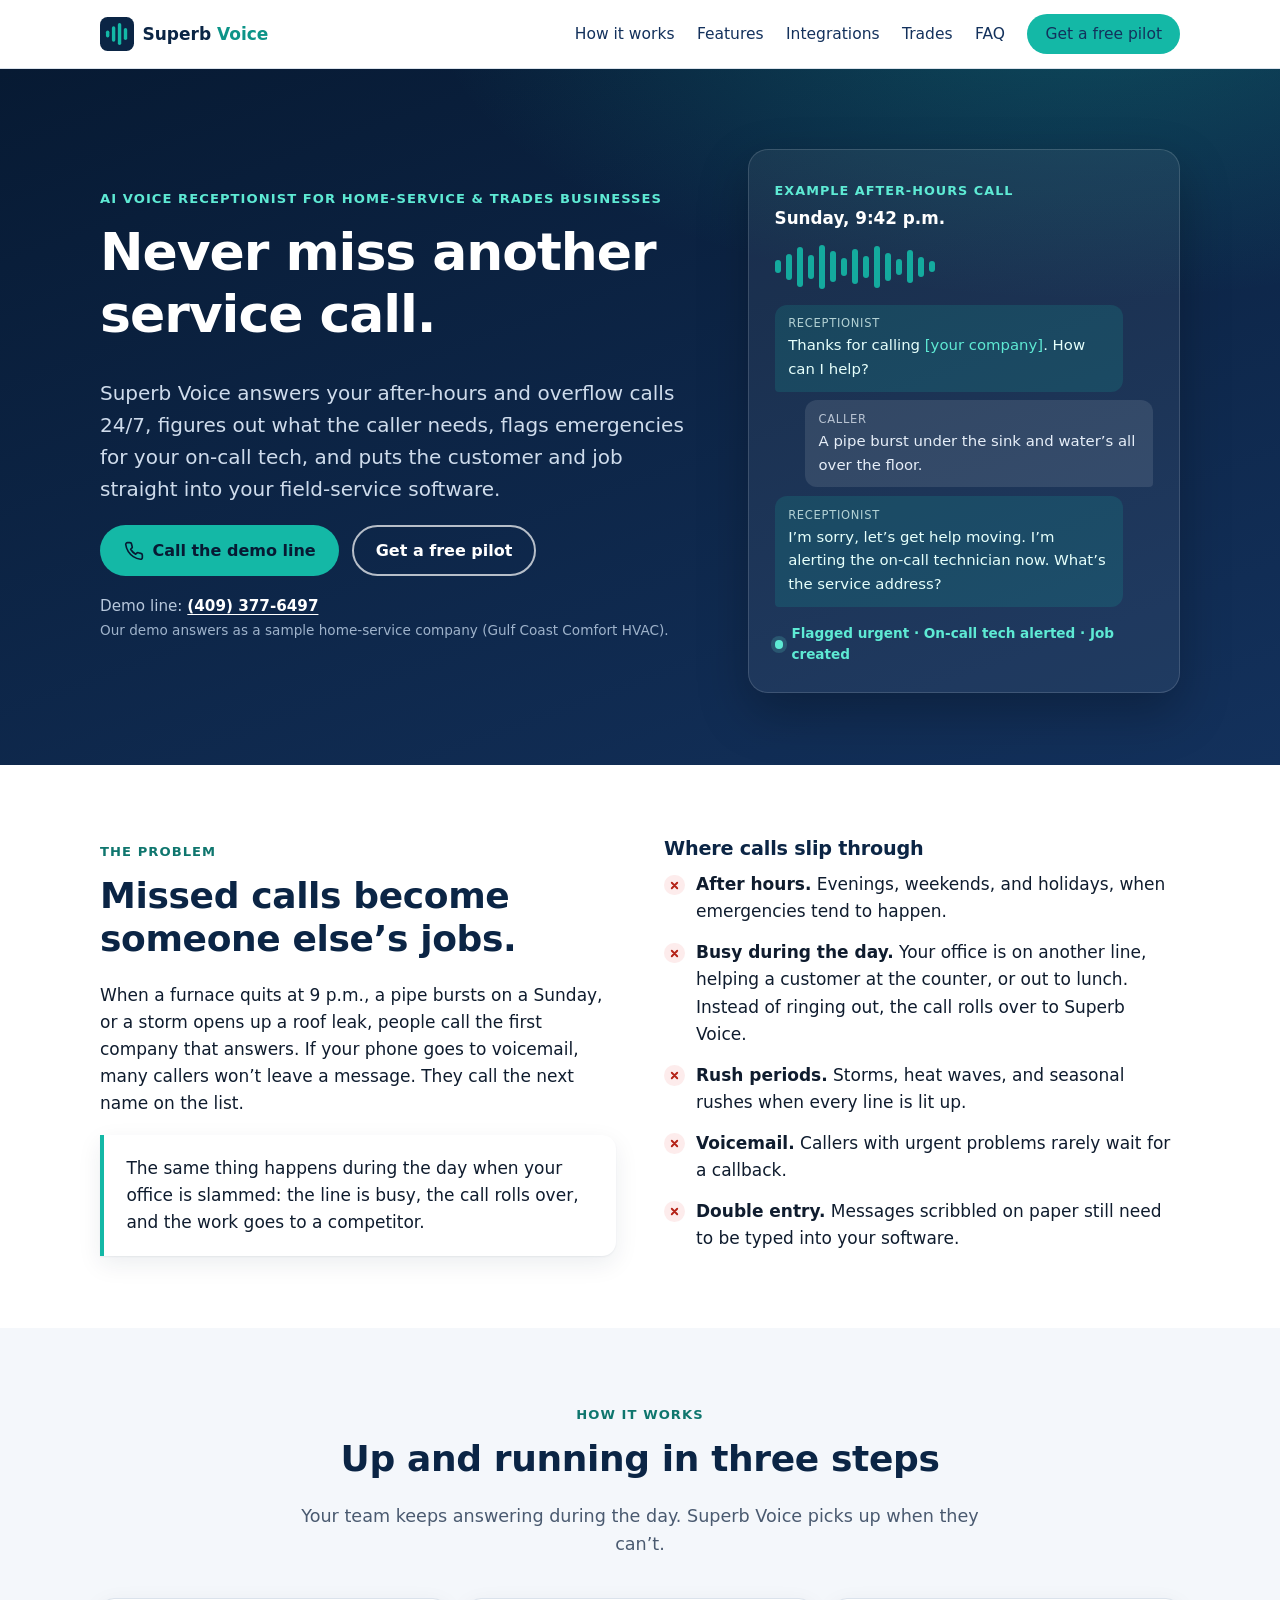
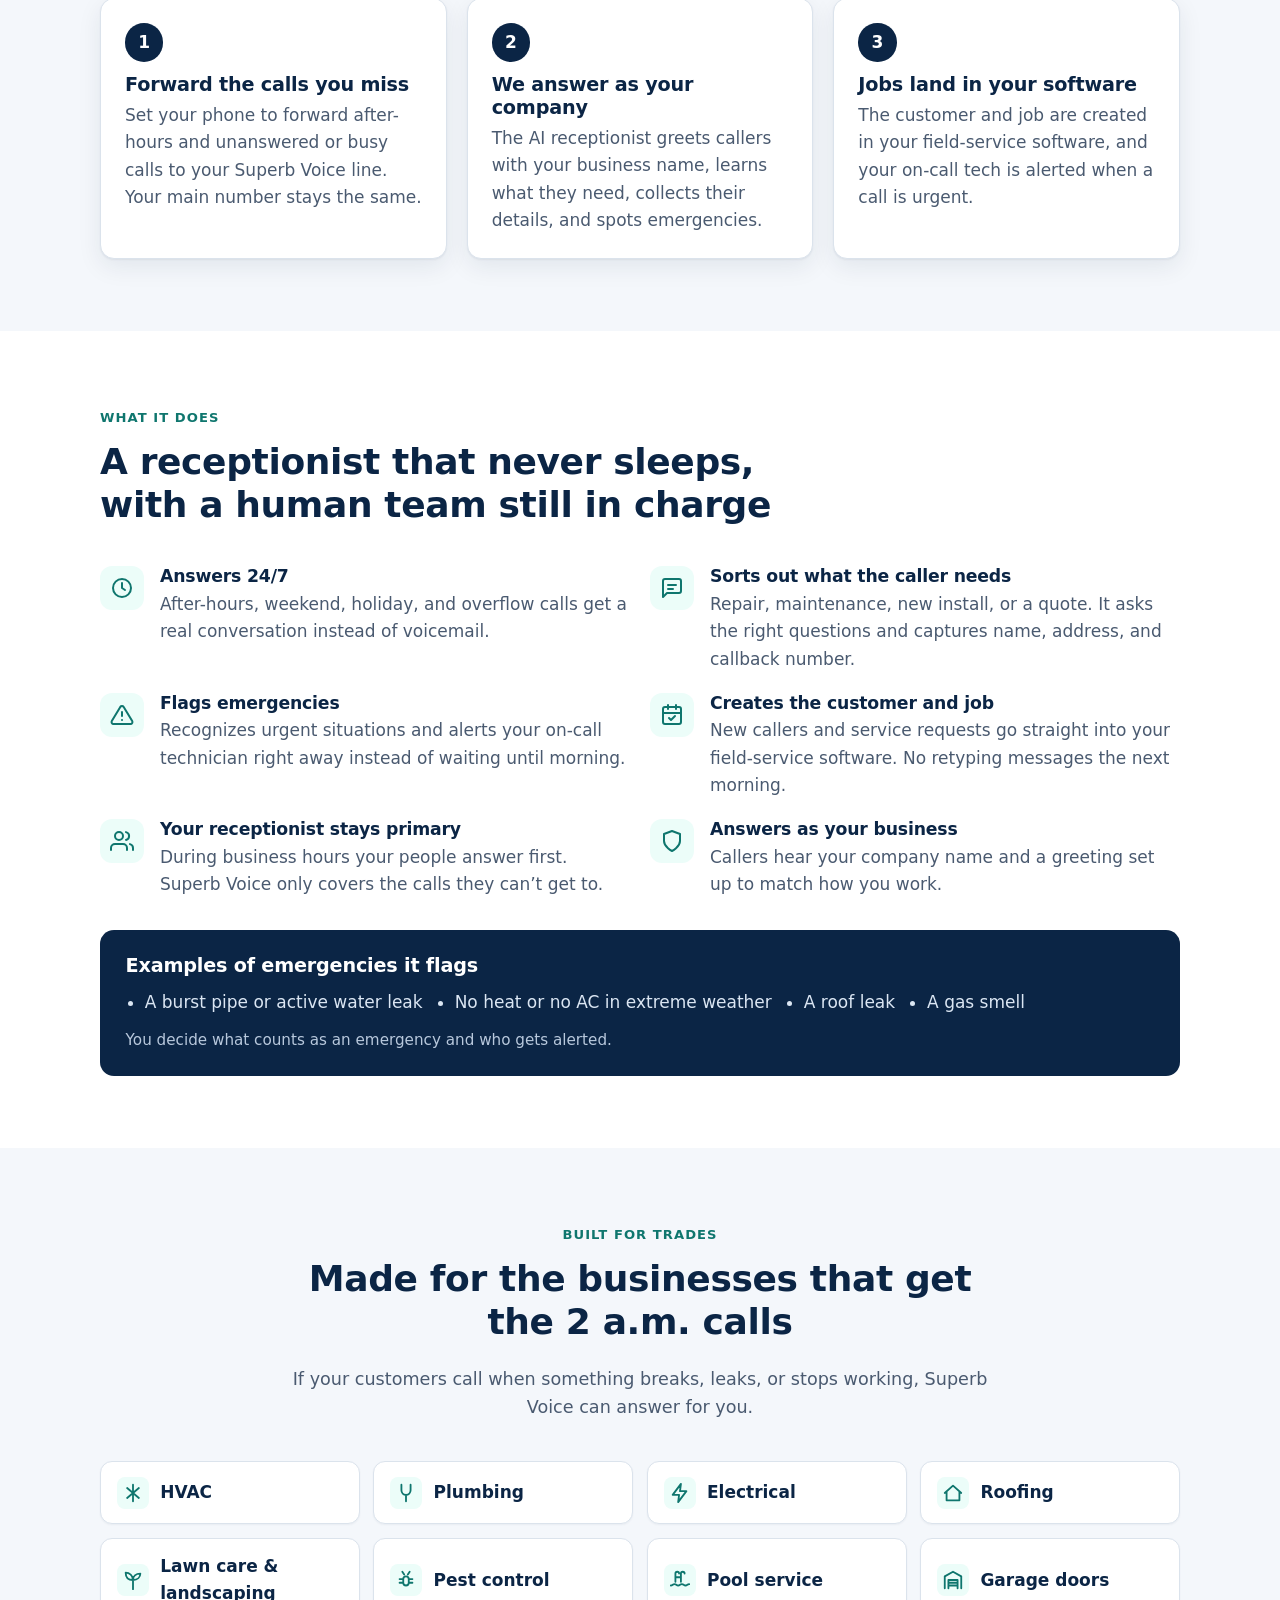
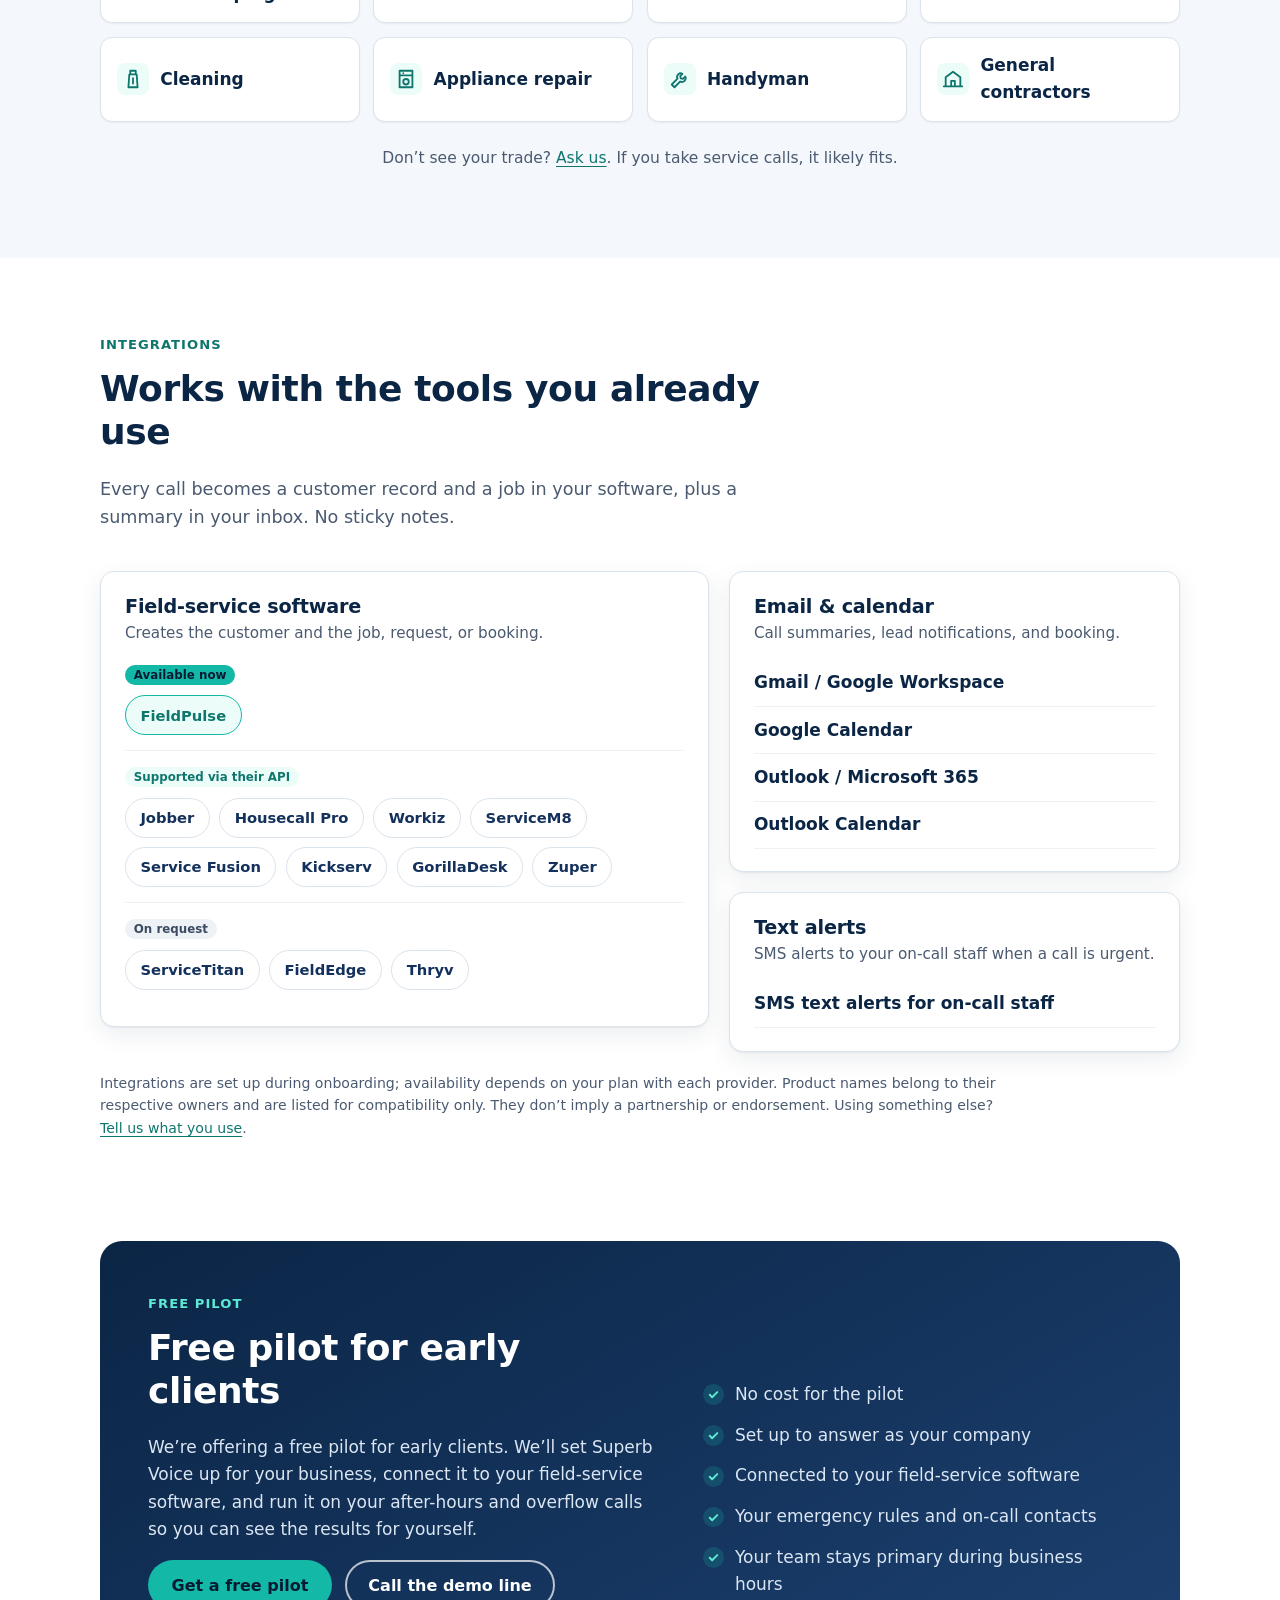
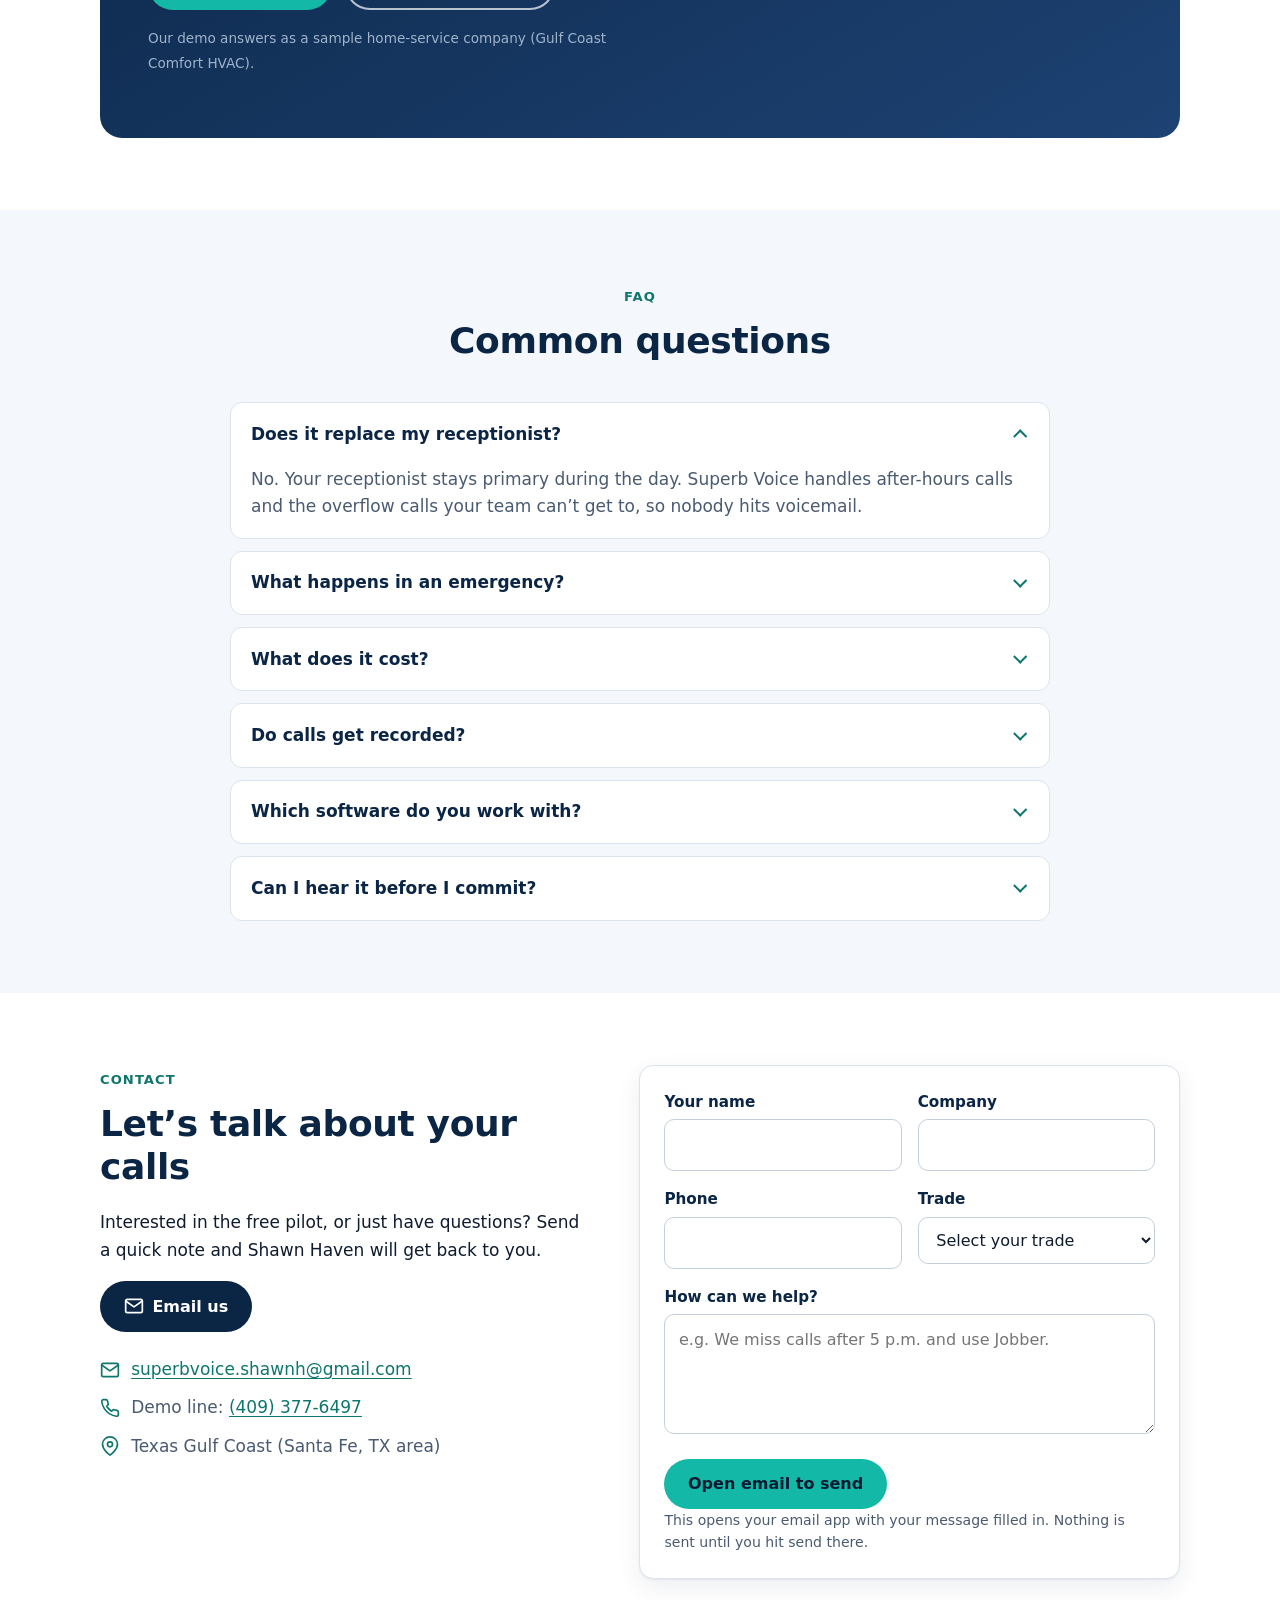
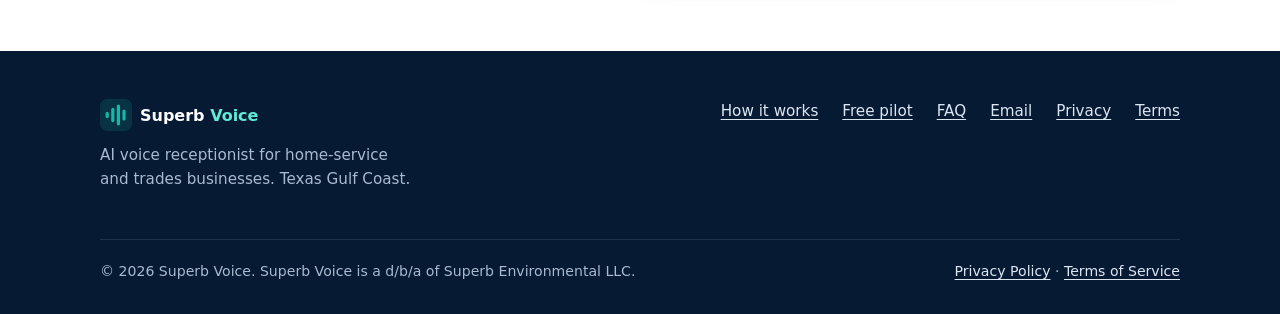
==== index.html @ cd308cb4 "Publish the Superb Voice static site for GitHub Pages. Place the marketing pages, assets, CNAME, and" ====
<!doctype html>
<html lang="en">
<head>
  <meta charset="utf-8">
  <meta name="viewport" content="width=device-width, initial-scale=1">
  <title>Superb Voice | AI Voice Receptionist for Home-Service &amp; Trades Businesses</title>
  <meta name="description" content="Superb Voice is an AI voice receptionist for home-service and trades businesses. It answers after-hours and overflow calls 24/7, flags emergencies, alerts your on-call tech, and creates the customer and job in your field-service software.">
  <link rel="canonical" href="https://superb-voice.com/">
  <meta name="theme-color" content="#0b2545">
  <link rel="icon" href="assets/favicon.svg" type="image/svg+xml">
  <meta property="og:type" content="website">
  <meta property="og:site_name" content="Superb Voice">
  <meta property="og:title" content="Superb Voice | Never miss another service call">
  <meta property="og:description" content="An AI voice receptionist for home-service and trades businesses. Answers after-hours and overflow calls 24/7, flags emergencies, and creates the job in your field-service software.">
  <meta property="og:url" content="https://superb-voice.com/">
  <meta property="og:image" content="https://superb-voice.com/assets/og-image.png">
  <meta property="og:image:width" content="1200">
  <meta property="og:image:height" content="630">
  <meta property="og:image:alt" content="Superb Voice: AI voice receptionist for home-service and trades businesses">
  <meta property="og:locale" content="en_US">
  <meta name="twitter:card" content="summary_large_image">
  <meta name="twitter:title" content="Superb Voice | Never miss another service call">
  <meta name="twitter:description" content="AI voice receptionist for home-service and trades businesses. After-hours and overflow calls answered 24/7.">
  <meta name="twitter:image" content="https://superb-voice.com/assets/og-image.png">
  <link rel="stylesheet" href="assets/styles.css">
  <script>document.documentElement.classList.add('js')</script>
  <script type="application/ld+json">
  {"@context":"https://schema.org","@type":"Organization","name":"Superb Voice","legalName":"Superb Environmental LLC","url":"https://superb-voice.com/","email":"superbvoice.shawnh@gmail.com","logo":"https://superb-voice.com/assets/logo.svg","areaServed":"US","address":{"@type":"PostalAddress","addressLocality":"Santa Fe","addressRegion":"TX","addressCountry":"US"}}
  </script>
</head>
<body>
<a class="skip-link" href="#main">Skip to content</a>

<header class="site-header">
  <nav class="container nav" aria-label="Main">
    <a class="brand" href="#top" aria-label="Superb Voice home"><img src="assets/logo.svg" alt="Superb Voice" width="176" height="32"></a>
    <button class="nav-toggle" type="button" aria-expanded="false" aria-controls="nav-links" aria-label="Open menu">
      <svg viewBox="0 0 24 24" fill="none" stroke="currentColor" stroke-width="2" stroke-linecap="round" aria-hidden="true"><path d="M4 7h16M4 12h16M4 17h16"/></svg>
    </button>
    <ul class="nav-links" id="nav-links">
      <li><a href="#how">How it works</a></li>
      <li><a href="#features">Features</a></li>
      <li><a href="#software">Integrations</a></li>
      <li><a href="#trades">Trades</a></li>
      <li><a href="#faq">FAQ</a></li>
      <li><a class="btn btn-primary btn-sm" href="#pilot">Get a free pilot</a></li>
    </ul>
  </nav>
</header>

<main id="main">

  <!-- Hero -->
  <section class="hero" id="top" aria-labelledby="hero-title">
    <div class="container hero-grid">
      <div>
        <span class="eyebrow">AI voice receptionist for home-service &amp; trades businesses</span>
        <h1 id="hero-title">Never miss another service call.</h1>
        <p class="lead">Superb Voice answers your after-hours and overflow calls 24/7, figures out what the caller needs, flags emergencies for your on-call tech, and puts the customer and job straight into your field-service software.</p>
        <div class="btn-group">
          <a class="btn btn-primary" href="tel:+14093776497">
            <svg viewBox="0 0 24 24" fill="none" stroke="currentColor" stroke-width="2" stroke-linecap="round" stroke-linejoin="round" aria-hidden="true"><path d="M22 16.9v3a2 2 0 0 1-2.2 2 19.8 19.8 0 0 1-8.6-3.1 19.5 19.5 0 0 1-6-6A19.8 19.8 0 0 1 2.1 4.2 2 2 0 0 1 4.1 2h3a2 2 0 0 1 2 1.7c.1 1 .4 1.9.7 2.8a2 2 0 0 1-.5 2.1L8 9.9a16 16 0 0 0 6 6l1.3-1.3a2 2 0 0 1 2.1-.4c.9.3 1.8.6 2.8.7a2 2 0 0 1 1.7 2z"/></svg>
            Call the demo line
          </a>
          <a class="btn btn-outline" href="#pilot">Get a free pilot</a>
        </div>
        <p class="hero-note">Demo line: <a href="tel:+14093776497">(409) 377-6497</a><br><small>Our demo answers as a sample home-service company (Gulf Coast Comfort HVAC).</small></p>
      </div>

      <aside class="call-card" aria-label="Example of an after-hours call">
        <span class="label">Example after-hours call</span>
        <p class="call-time">Sunday, 9:42 p.m.</p>
        <div class="wave" aria-hidden="true">
          <span style="height:30%"></span><span style="height:60%"></span><span style="height:90%"></span><span style="height:55%"></span><span style="height:100%"></span><span style="height:70%"></span><span style="height:40%"></span><span style="height:80%"></span><span style="height:50%"></span><span style="height:95%"></span><span style="height:65%"></span><span style="height:35%"></span><span style="height:75%"></span><span style="height:45%"></span><span style="height:25%"></span>
        </div>
        <ul class="convo">
          <li class="ai"><span class="meta">Receptionist</span>Thanks for calling <em>[your company]</em>. How can I help?</li>
          <li class="caller"><span class="meta">Caller</span>A pipe burst under the sink and water’s all over the floor.</li>
          <li class="ai"><span class="meta">Receptionist</span>I’m sorry, let’s get help moving. I’m alerting the on-call technician now. What’s the service address?</li>
        </ul>
        <p class="card-foot"><span class="dot" aria-hidden="true"></span>Flagged urgent · On-call tech alerted · Job created</p>
      </aside>
    </div>
  </section>

  <!-- Problem -->
  <section id="problem" aria-labelledby="problem-title">
    <div class="container problem-grid">
      <div>
        <span class="eyebrow">The problem</span>
        <h2 id="problem-title">Missed calls become someone else’s jobs.</h2>
        <p>When a furnace quits at 9 p.m., a pipe bursts on a Sunday, or a storm opens up a roof leak, people call the first company that answers. If your phone goes to voicemail, many callers won’t leave a message. They call the next name on the list.</p>
        <div class="callout"><p>The same thing happens during the day when your office is slammed: the line is busy, the call rolls over, and the work goes to a competitor.</p></div>
      </div>
      <div>
        <h3>Where calls slip through</h3>
        <ul class="x-list">
          <li><strong>After hours.</strong> Evenings, weekends, and holidays, when emergencies tend to happen.</li>
          <li><strong>Busy during the day.</strong> Your office is on another line, helping a customer at the counter, or out to lunch. Instead of ringing out, the call rolls over to Superb Voice.</li>
          <li><strong>Rush periods.</strong> Storms, heat waves, and seasonal rushes when every line is lit up.</li>
          <li><strong>Voicemail.</strong> Callers with urgent problems rarely wait for a callback.</li>
          <li><strong>Double entry.</strong> Messages scribbled on paper still need to be typed into your software.</li>
        </ul>
      </div>
    </div>
  </section>

  <!-- How it works -->
  <section class="section-soft" id="how" aria-labelledby="how-title">
    <div class="container">
      <div class="section-head center">
        <span class="eyebrow">How it works</span>
        <h2 id="how-title">Up and running in three steps</h2>
        <p>Your team keeps answering during the day. Superb Voice picks up when they can’t.</p>
      </div>
      <ol class="steps grid-3">
        <li class="card">
          <h3>Forward the calls you miss</h3>
          <p>Set your phone to forward after-hours and unanswered or busy calls to your Superb Voice line. Your main number stays the same.</p>
        </li>
        <li class="card">
          <h3>We answer as your company</h3>
          <p>The AI receptionist greets callers with your business name, learns what they need, collects their details, and spots emergencies.</p>
        </li>
        <li class="card">
          <h3>Jobs land in your software</h3>
          <p>The customer and job are created in your field-service software, and your on-call tech is alerted when a call is urgent.</p>
        </li>
      </ol>
    </div>
  </section>

  <!-- Features -->
  <section id="features" aria-labelledby="features-title">
    <div class="container">
      <div class="section-head">
        <span class="eyebrow">What it does</span>
        <h2 id="features-title">A receptionist that never sleeps, with a human team still in charge</h2>
      </div>
      <div class="grid-2">
        <div class="feature">
          <div class="icon" aria-hidden="true"><svg viewBox="0 0 24 24" fill="none" stroke="currentColor" stroke-width="2" stroke-linecap="round" stroke-linejoin="round"><circle cx="12" cy="12" r="9"/><path d="M12 7v5l3 2"/></svg></div>
          <div><h3>Answers 24/7</h3><p>After-hours, weekend, holiday, and overflow calls get a real conversation instead of voicemail.</p></div>
        </div>
        <div class="feature">
          <div class="icon" aria-hidden="true"><svg viewBox="0 0 24 24" fill="none" stroke="currentColor" stroke-width="2" stroke-linecap="round" stroke-linejoin="round"><path d="M21 15a2 2 0 0 1-2 2H7l-4 4V5a2 2 0 0 1 2-2h14a2 2 0 0 1 2 2z"/><path d="M8 9h8M8 13h5"/></svg></div>
          <div><h3>Sorts out what the caller needs</h3><p>Repair, maintenance, new install, or a quote. It asks the right questions and captures name, address, and callback number.</p></div>
        </div>
        <div class="feature">
          <div class="icon" aria-hidden="true"><svg viewBox="0 0 24 24" fill="none" stroke="currentColor" stroke-width="2" stroke-linecap="round" stroke-linejoin="round"><path d="M10.3 3.9 1.8 18a2 2 0 0 0 1.7 3h17a2 2 0 0 0 1.7-3L13.7 3.9a2 2 0 0 0-3.4 0z"/><path d="M12 9v4M12 17h.01"/></svg></div>
          <div><h3>Flags emergencies</h3><p>Recognizes urgent situations and alerts your on-call technician right away instead of waiting until morning.</p></div>
        </div>
        <div class="feature">
          <div class="icon" aria-hidden="true"><svg viewBox="0 0 24 24" fill="none" stroke="currentColor" stroke-width="2" stroke-linecap="round" stroke-linejoin="round"><rect x="3" y="4" width="18" height="17" rx="2"/><path d="M16 2v4M8 2v4M3 10h18M9 15l2 2 4-4"/></svg></div>
          <div><h3>Creates the customer and job</h3><p>New callers and service requests go straight into your field-service software. No retyping messages the next morning.</p></div>
        </div>
        <div class="feature">
          <div class="icon" aria-hidden="true"><svg viewBox="0 0 24 24" fill="none" stroke="currentColor" stroke-width="2" stroke-linecap="round" stroke-linejoin="round"><path d="M17 21v-2a4 4 0 0 0-4-4H5a4 4 0 0 0-4 4v2"/><circle cx="9" cy="7" r="4"/><path d="M23 21v-2a4 4 0 0 0-3-3.9M16 3.1a4 4 0 0 1 0 7.8"/></svg></div>
          <div><h3>Your receptionist stays primary</h3><p>During business hours your people answer first. Superb Voice only covers the calls they can’t get to.</p></div>
        </div>
        <div class="feature">
          <div class="icon" aria-hidden="true"><svg viewBox="0 0 24 24" fill="none" stroke="currentColor" stroke-width="2" stroke-linecap="round" stroke-linejoin="round"><path d="M12 22s8-4 8-10V5l-8-3-8 3v7c0 6 8 10 8 10z"/></svg></div>
          <div><h3>Answers as your business</h3><p>Callers hear your company name and a greeting set up to match how you work.</p></div>
        </div>
      </div>

      <div class="emergency" role="note" aria-labelledby="emergency-title">
        <h3 id="emergency-title">Examples of emergencies it flags</h3>
        <ul>
          <li>A burst pipe or active water leak</li>
          <li>No heat or no AC in extreme weather</li>
          <li>A roof leak</li>
          <li>A gas smell</li>
        </ul>
        <p>You decide what counts as an emergency and who gets alerted.</p>
      </div>
    </div>
  </section>

  <!-- Trades -->
  <section class="section-soft" id="trades" aria-labelledby="trades-title">
    <div class="container">
      <div class="section-head center">
        <span class="eyebrow">Built for trades</span>
        <h2 id="trades-title">Made for the businesses that get the 2&nbsp;a.m. calls</h2>
        <p>If your customers call when something breaks, leaks, or stops working, Superb Voice can answer for you.</p>
      </div>
      <ul class="chip-grid" aria-label="Trades we serve">
          <li class="chip"><svg viewBox="0 0 24 24" fill="none" stroke="currentColor" stroke-width="2" stroke-linecap="round" stroke-linejoin="round" aria-hidden="true"><path d="M12 3v18M5.6 6.6l12.8 10.8M18.4 6.6 5.6 17.4"/></svg>HVAC</li>
          <li class="chip"><svg viewBox="0 0 24 24" fill="none" stroke="currentColor" stroke-width="2" stroke-linecap="round" stroke-linejoin="round" aria-hidden="true"><path d="M7 3v6a5 5 0 0 0 10 0V3M12 14v7"/></svg>Plumbing</li>
          <li class="chip"><svg viewBox="0 0 24 24" fill="none" stroke="currentColor" stroke-width="2" stroke-linecap="round" stroke-linejoin="round" aria-hidden="true"><path d="M13 2 4 14h7l-1 8 9-12h-7z"/></svg>Electrical</li>
          <li class="chip"><svg viewBox="0 0 24 24" fill="none" stroke="currentColor" stroke-width="2" stroke-linecap="round" stroke-linejoin="round" aria-hidden="true"><path d="M3 12 12 4l9 8M5 10v10h14V10"/></svg>Roofing</li>
          <li class="chip"><svg viewBox="0 0 24 24" fill="none" stroke="currentColor" stroke-width="2" stroke-linecap="round" stroke-linejoin="round" aria-hidden="true"><path d="M12 22V12M12 12C12 7 8 4 4 4c0 5 3 8 8 8zM12 12c0-4 3-7 8-7 0 4-3 7-8 7z"/></svg>Lawn care &amp; landscaping</li>
          <li class="chip"><svg viewBox="0 0 24 24" fill="none" stroke="currentColor" stroke-width="2" stroke-linecap="round" stroke-linejoin="round" aria-hidden="true"><path d="M12 8a3 3 0 0 1 3 3v4a3 3 0 0 1-6 0v-4a3 3 0 0 1 3-3zM9 11H5M19 11h-4M9 15H5M19 15h-4M10 6 8 3M14 6l2-3"/></svg>Pest control</li>
          <li class="chip"><svg viewBox="0 0 24 24" fill="none" stroke="currentColor" stroke-width="2" stroke-linecap="round" stroke-linejoin="round" aria-hidden="true"><path d="M2 18c2 0 2-1.5 4-1.5S8 18 10 18s2-1.5 4-1.5 2 1.5 4 1.5 2-1.5 4-1.5M7 14V5a2 2 0 0 1 4 0M13 14V5a2 2 0 0 1 4 0M7 9h6"/></svg>Pool service</li>
          <li class="chip"><svg viewBox="0 0 24 24" fill="none" stroke="currentColor" stroke-width="2" stroke-linecap="round" stroke-linejoin="round" aria-hidden="true"><path d="M3 21V8l9-5 9 5v13M7 21v-9h10v9M7 15h10M7 18h10"/></svg>Garage doors</li>
          <li class="chip"><svg viewBox="0 0 24 24" fill="none" stroke="currentColor" stroke-width="2" stroke-linecap="round" stroke-linejoin="round" aria-hidden="true"><path d="M9 3h6v4H9zM8 7h8l1 14H7zM12 11v6"/></svg>Cleaning</li>
          <li class="chip"><svg viewBox="0 0 24 24" fill="none" stroke="currentColor" stroke-width="2" stroke-linecap="round" stroke-linejoin="round" aria-hidden="true"><path d="M5 3h14v18H5zM5 8h14M9 5.5h.01M12 15m-3 0a3 3 0 1 0 6 0a3 3 0 1 0-6 0"/></svg>Appliance repair</li>
          <li class="chip"><svg viewBox="0 0 24 24" fill="none" stroke="currentColor" stroke-width="2" stroke-linecap="round" stroke-linejoin="round" aria-hidden="true"><path d="M14.7 6.3a4 4 0 0 0-5.4 5.4L3 18l3 3 6.3-6.3a4 4 0 0 0 5.4-5.4l-2.5 2.5-2.4-.6-.6-2.4z"/></svg>Handyman</li>
          <li class="chip"><svg viewBox="0 0 24 24" fill="none" stroke="currentColor" stroke-width="2" stroke-linecap="round" stroke-linejoin="round" aria-hidden="true"><path d="M2 20h20M4 20V10l8-6 8 6v10M10 20v-6h4v6"/></svg>General contractors</li>
      </ul>
      <p class="center muted-note">Don’t see your trade? <a href="#contact">Ask us</a>. If you take service calls, it likely fits.</p>
    </div>
  </section>

  <!-- Integrations -->
  <section id="software" aria-labelledby="software-title">
    <div class="container">
      <div class="section-head">
        <span class="eyebrow">Integrations</span>
        <h2 id="software-title">Works with the tools you already use</h2>
        <p>Every call becomes a customer record and a job in your software, plus a summary in your inbox. No sticky notes.</p>
      </div>
      <div class="int-grid">
        <div class="int-card int-card-wide">
          <h3>Field-service software</h3>
          <p class="int-sub">Creates the customer and the job, request, or booking.</p>
          <div class="int-group">
            <h4><span class="status now">Available now</span></h4>
            <ul class="pill-row" aria-label="Available now">
              <li class="pill live">FieldPulse</li>
            </ul>
          </div>
          <div class="int-group">
            <h4><span class="status api">Supported via their API</span></h4>
            <ul class="pill-row" aria-label="Supported via their API">
              <li class="pill ">Jobber</li>
              <li class="pill ">Housecall Pro</li>
              <li class="pill ">Workiz</li>
              <li class="pill ">ServiceM8</li>
              <li class="pill ">Service Fusion</li>
              <li class="pill ">Kickserv</li>
              <li class="pill ">GorillaDesk</li>
              <li class="pill ">Zuper</li>
            </ul>
          </div>
          <div class="int-group">
            <h4><span class="status req">On request</span></h4>
            <ul class="pill-row" aria-label="On request">
              <li class="pill soon">ServiceTitan</li>
              <li class="pill soon">FieldEdge</li>
              <li class="pill soon">Thryv</li>
            </ul>
          </div>
        </div>
        <div class="int-stack">
          <div class="int-card">
            <h3>Email &amp; calendar</h3>
            <p class="int-sub">Call summaries, lead notifications, and booking.</p>
            <ul class="int-list">
              <li><span class="int-name">Gmail / Google Workspace</span></li>
              <li><span class="int-name">Google Calendar</span></li>
              <li><span class="int-name">Outlook / Microsoft 365</span></li>
              <li><span class="int-name">Outlook Calendar</span></li>
            </ul>
          </div>
          <div class="int-card">
            <h3>Text alerts</h3>
            <p class="int-sub">SMS alerts to your on-call staff when a call is urgent.</p>
            <ul class="int-list">
              <li><span class="int-name">SMS text alerts for on-call staff</span></li>
            </ul>
          </div>
        </div>
      </div>
      <p class="int-disclaimer">Integrations are set up during onboarding; availability depends on your plan with each provider. Product names belong to their respective owners and are listed for compatibility only. They don’t imply a partnership or endorsement. Using something else? <a href="#contact">Tell us what you use</a>.</p>
    </div>
  </section>

  <!-- Pilot -->
  <section class="section-tight-top" id="pilot" aria-labelledby="pilot-title">
    <div class="container">
      <div class="pilot">
        <div>
          <span class="eyebrow">Free pilot</span>
          <h2 id="pilot-title">Free pilot for early clients</h2>
          <p>We’re offering a free pilot for early clients. We’ll set Superb Voice up for your business, connect it to your field-service software, and run it on your after-hours and overflow calls so you can see the results for yourself.</p>
          <div class="btn-group">
            <a class="btn btn-primary" href="#contact">Get a free pilot</a>
            <a class="btn btn-outline" href="tel:+14093776497">Call the demo line</a>
          </div>
          <p class="hero-note"><small>Our demo answers as a sample home-service company (Gulf Coast Comfort HVAC).</small></p>
        </div>
        <ul class="check-list">
          <li>No cost for the pilot</li>
          <li>Set up to answer as your company</li>
          <li>Connected to your field-service software</li>
          <li>Your emergency rules and on-call contacts</li>
          <li>Your team stays primary during business hours</li>
        </ul>
      </div>
    </div>
  </section>

  <!-- FAQ -->
  <section class="section-soft" id="faq" aria-labelledby="faq-title">
    <div class="container">
      <div class="section-head center">
        <span class="eyebrow">FAQ</span>
        <h2 id="faq-title">Common questions</h2>
      </div>
      <div class="faq">
        <details open>
          <summary>Does it replace my receptionist?</summary>
          <p>No. Your receptionist stays primary during the day. Superb Voice handles after-hours calls and the overflow calls your team can’t get to, so nobody hits voicemail.</p>
        </details>
        <details>
          <summary>What happens in an emergency?</summary>
          <p>When a caller describes an urgent situation, such as a burst pipe, no heat or AC, a roof leak, or a gas smell, Superb Voice flags the call as an emergency and alerts your on-call technician right away. You set what counts as an emergency and who gets notified.</p>
        </details>
        <details>
          <summary>What does it cost?</summary>
          <p>The pilot is free for early clients. Pricing comes after the pilot, and we’ll go over it with you before the pilot ends so you can decide whether to continue.</p>
        </details>
        <details>
          <summary>Do calls get recorded?</summary>
          <p>We follow your preference. If you choose to record calls, callers are told the call may be recorded. Recordings and transcripts are used to deliver the service, for example to create the job and send alerts.</p>
        </details>
        <details>
          <summary>Which software do you work with?</summary>
          <p>FieldPulse is available now. We can also connect to platforms that offer an API, such as Jobber, Housecall Pro, Workiz, and others, plus Gmail, Outlook, and Google or Outlook Calendar. Integrations are set up during onboarding, and availability depends on your plan with each provider. <a href="#software">See the list</a>.</p>
        </details>
        <details>
          <summary>Can I hear it before I commit?</summary>
          <p>Yes. Call the demo line at <a href="tel:+14093776497">(409) 377-6497</a>. Play the customer and see how it handles your kind of call.</p>
        </details>
      </div>
    </div>
  </section>

  <!-- Contact -->
  <section id="contact" aria-labelledby="contact-title">
    <div class="container contact-grid">
      <div>
        <span class="eyebrow">Contact</span>
        <h2 id="contact-title">Let’s talk about your calls</h2>
        <p>Interested in the free pilot, or just have questions? Send a quick note and Shawn Haven will get back to you.</p>
        <a class="btn btn-navy" href="mailto:superbvoice.shawnh@gmail.com?subject=Superb%20Voice%20free%20pilot">
          <svg viewBox="0 0 24 24" fill="none" stroke="currentColor" stroke-width="2" stroke-linecap="round" stroke-linejoin="round" aria-hidden="true"><rect x="2" y="4" width="20" height="16" rx="2"/><path d="m22 6-10 7L2 6"/></svg>
          Email us
        </a>
        <ul class="contact-meta">
          <li><svg viewBox="0 0 24 24" fill="none" stroke="currentColor" stroke-width="2" stroke-linecap="round" stroke-linejoin="round" aria-hidden="true"><rect x="2" y="4" width="20" height="16" rx="2"/><path d="m22 6-10 7L2 6"/></svg><a href="mailto:superbvoice.shawnh@gmail.com">superbvoice.shawnh@gmail.com</a></li>
          <li><svg viewBox="0 0 24 24" fill="none" stroke="currentColor" stroke-width="2" stroke-linecap="round" stroke-linejoin="round" aria-hidden="true"><path d="M22 16.9v3a2 2 0 0 1-2.2 2 19.8 19.8 0 0 1-8.6-3.1 19.5 19.5 0 0 1-6-6A19.8 19.8 0 0 1 2.1 4.2 2 2 0 0 1 4.1 2h3a2 2 0 0 1 2 1.7c.1 1 .4 1.9.7 2.8a2 2 0 0 1-.5 2.1L8 9.9a16 16 0 0 0 6 6l1.3-1.3a2 2 0 0 1 2.1-.4c.9.3 1.8.6 2.8.7a2 2 0 0 1 1.7 2z"/></svg><span>Demo line: <a href="tel:+14093776497">(409) 377-6497</a></span></li>
          <li><svg viewBox="0 0 24 24" fill="none" stroke="currentColor" stroke-width="2" stroke-linecap="round" stroke-linejoin="round" aria-hidden="true"><path d="M21 10c0 7-9 13-9 13s-9-6-9-13a9 9 0 0 1 18 0z"/><circle cx="12" cy="10" r="3"/></svg><span>Texas Gulf Coast (Santa Fe, TX area)</span></li>
        </ul>
      </div>

      <form class="card" id="contact-form" action="mailto:superbvoice.shawnh@gmail.com" method="post" enctype="text/plain" aria-describedby="form-note">
        <div class="form-row">
          <div class="field">
            <label for="f-name">Your name</label>
            <input id="f-name" name="name" type="text" autocomplete="name" required>
          </div>
          <div class="field">
            <label for="f-company">Company</label>
            <input id="f-company" name="company" type="text" autocomplete="organization">
          </div>
        </div>
        <div class="form-row">
          <div class="field">
            <label for="f-phone">Phone</label>
            <input id="f-phone" name="phone" type="tel" autocomplete="tel">
          </div>
          <div class="field">
            <label for="f-trade">Trade</label>
            <select id="f-trade" name="trade">
              <option value="">Select your trade</option>
              <option>HVAC</option>
              <option>Plumbing</option>
              <option>Electrical</option>
              <option>Roofing</option>
              <option>Lawn care &amp; landscaping</option>
              <option>Pest control</option>
              <option>Pool service</option>
              <option>Garage doors</option>
              <option>Cleaning</option>
              <option>Appliance repair</option>
              <option>Handyman</option>
              <option>General contractors</option>
              <option>Other</option>
            </select>
          </div>
        </div>
        <div class="field">
          <label for="f-message">How can we help?</label>
          <textarea id="f-message" name="message" placeholder="e.g. We miss calls after 5 p.m. and use Jobber."></textarea>
        </div>
        <button class="btn btn-primary" type="submit">Open email to send</button>
        <p class="form-note" id="form-note">This opens your email app with your message filled in. Nothing is sent until you hit send there.</p>
      </form>
    </div>
  </section>
</main>

<footer class="site-footer">
  <div class="container">
    <div class="footer-grid">
      <div class="footer-brand">
        <img src="assets/logo-light.svg" alt="Superb Voice" width="176" height="32">
        <p>AI voice receptionist for home-service<br>and trades businesses. Texas Gulf Coast.</p>
      </div>
      <nav aria-label="Footer">
        <ul class="footer-links">
          <li><a href="#how">How it works</a></li>
          <li><a href="#pilot">Free pilot</a></li>
          <li><a href="#faq">FAQ</a></li>
          <li><a href="mailto:superbvoice.shawnh@gmail.com">Email</a></li>
          <li><a href="privacy.html">Privacy</a></li>
          <li><a href="terms.html">Terms</a></li>
        </ul>
      </nav>
    </div>
    <div class="legal">
      <span>© <span id="year">2026</span> Superb Voice. Superb Voice is a d/b/a of Superb Environmental LLC.</span>
      <span><a href="privacy.html">Privacy Policy</a> · <a href="terms.html">Terms of Service</a></span>
    </div>
  </div>
</footer>

<script src="assets/main.js" defer></script>
</body>
</html>
---- assets/styles.css ----
:root{
  --navy-900:#071a33;--navy-800:#0b2545;--navy-700:#13315c;--navy-600:#1d4273;
  --teal-700:#0f766e;--teal-600:#0d9488;--teal-500:#14b8a6;--teal-300:#5eead4;--teal-50:#ecfdf9;
  --ink:#0f1c2e;--muted:#4a5a70;--line:#dbe3ec;--bg:#ffffff;--bg-soft:#f4f7fb;
  --radius:14px;--shadow:0 1px 2px rgba(11,37,69,.06),0 8px 24px rgba(11,37,69,.08);
  --font:system-ui,-apple-system,"Segoe UI",Roboto,"Helvetica Neue",Arial,sans-serif;
  --maxw:1120px;
}
*,*::before,*::after{box-sizing:border-box}
html{scroll-behavior:smooth;-webkit-text-size-adjust:100%}
@media (prefers-reduced-motion:reduce){html{scroll-behavior:auto}*{transition:none!important}}
body{margin:0;font-family:var(--font);font-size:1.0625rem;line-height:1.6;color:var(--ink);background:var(--bg)}
img,svg{max-width:100%;display:block}
a{color:var(--teal-700);text-underline-offset:3px}
a:hover{color:var(--navy-700)}
h1,h2,h3{line-height:1.2;color:var(--navy-800);margin:0 0 .6em;letter-spacing:-.01em}
h1{font-size:clamp(2rem,5vw,3.25rem);letter-spacing:-.02em}
h2{font-size:clamp(1.6rem,3.4vw,2.25rem)}
h3{font-size:1.2rem}
p{margin:0 0 1em}
.container{width:100%;max-width:var(--maxw);margin:0 auto;padding:0 1.25rem}
.skip-link{position:absolute;left:-999px;top:0;background:var(--navy-800);color:#fff;padding:.75rem 1rem;z-index:100;border-radius:0 0 8px 0}
.skip-link:focus{left:0}
:focus-visible{outline:3px solid var(--teal-500);outline-offset:3px;border-radius:4px}
.sr-only{position:absolute;width:1px;height:1px;padding:0;margin:-1px;overflow:hidden;clip:rect(0,0,0,0);white-space:nowrap;border:0}

/* Header */
.site-header{position:sticky;top:0;z-index:50;background:rgba(255,255,255,.94);backdrop-filter:saturate(1.4) blur(8px);border-bottom:1px solid var(--line)}
.nav{display:flex;align-items:center;justify-content:space-between;gap:1rem;height:68px}
.brand{display:inline-flex;align-items:center}
.brand img{height:34px;width:auto}
.nav-links{display:flex;align-items:center;gap:1.4rem;list-style:none;margin:0;padding:0}
.nav-links a{color:var(--navy-700);text-decoration:none;font-weight:500;font-size:.97rem}
.nav-links a:hover{color:var(--teal-700)}
.nav-toggle{display:none;background:none;border:1px solid var(--line);border-radius:10px;padding:.5rem .6rem;cursor:pointer;color:var(--navy-800)}
.nav-toggle svg{width:22px;height:22px}

/* Buttons */
.btn{display:inline-flex;align-items:center;justify-content:center;gap:.55rem;padding:.85rem 1.35rem;border-radius:999px;font-weight:650;font-size:1rem;text-decoration:none;border:2px solid transparent;cursor:pointer;line-height:1.2;transition:background .15s,color .15s,border-color .15s,transform .15s}
.btn svg{width:20px;height:20px;flex:none}
.btn:hover{transform:translateY(-1px)}
.btn-primary{background:var(--teal-500);color:var(--navy-900)}
.btn-primary:hover{background:var(--teal-300);color:var(--navy-900)}
.btn-outline{border-color:rgba(255,255,255,.7);color:#fff}
.btn-outline:hover{background:#fff;color:var(--navy-800)}
.btn-navy{background:var(--navy-800);color:#fff}
.btn-navy:hover{background:var(--navy-600);color:#fff}
.btn-sm{padding:.55rem 1rem;font-size:.92rem}
.btn-group{display:flex;flex-wrap:wrap;gap:.8rem}

/* Hero */
.hero{background:radial-gradient(1100px 500px at 85% -10%,rgba(20,184,166,.28),transparent 60%),linear-gradient(160deg,var(--navy-900),var(--navy-700));color:#e6eef8;padding:5rem 0 4.5rem}
.hero h1{color:#fff;max-width:17ch}
.hero .lead{font-size:clamp(1.08rem,2vw,1.25rem);max-width:58ch;color:#cfdcec}
.eyebrow{display:inline-block;font-size:.82rem;font-weight:700;letter-spacing:.08em;text-transform:uppercase;color:var(--teal-700);margin-bottom:.75rem}
.hero .eyebrow{color:var(--teal-300)}
.hero-grid{display:grid;grid-template-columns:1.25fr .9fr;gap:3rem;align-items:center}
.hero-note{margin-top:1.1rem;font-size:.95rem;color:#b8c8dc}
.hero-note strong{color:#fff}
.call-card{background:rgba(255,255,255,.06);border:1px solid rgba(255,255,255,.14);border-radius:20px;padding:1.6rem;box-shadow:0 20px 50px rgba(0,0,0,.25)}
.call-card .label{font-size:.8rem;text-transform:uppercase;letter-spacing:.08em;color:var(--teal-300);font-weight:700}
.call-card .number{font-size:1.9rem;font-weight:750;color:#fff;margin:.2rem 0 .3rem;letter-spacing:.01em}
.call-card .number a{color:#fff;text-decoration:none}
.call-card p{color:#cfdcec;font-size:.97rem}
.wave{display:flex;align-items:center;gap:5px;height:44px;margin:1rem 0 1.1rem}
.wave span{display:block;width:6px;border-radius:3px;background:var(--teal-500);opacity:.9}
.convo{list-style:none;margin:0;padding:0;display:grid;gap:.55rem;font-size:.93rem}
.convo li{padding:.6rem .85rem;border-radius:12px;max-width:92%}
.convo .ai{background:rgba(20,184,166,.16);color:#e6fffb;border-bottom-left-radius:4px}
.convo .caller{background:rgba(255,255,255,.1);color:#e6eef8;margin-left:auto;border-bottom-right-radius:4px}
.convo .meta{display:block;font-size:.72rem;opacity:.75;text-transform:uppercase;letter-spacing:.06em;margin-bottom:.1rem}

/* Sections */
section{padding:4.5rem 0}
.section-soft{background:var(--bg-soft)}
.section-head{max-width:720px;margin-bottom:2.5rem}
.section-head p{color:var(--muted);font-size:1.1rem}
.center{text-align:center;margin-left:auto;margin-right:auto}

.grid-3{display:grid;grid-template-columns:repeat(3,1fr);gap:1.25rem}
.grid-2{display:grid;grid-template-columns:repeat(2,1fr);gap:1.25rem}
.grid-4{display:grid;grid-template-columns:repeat(4,1fr);gap:1.25rem}
.card{background:#fff;border:1px solid var(--line);border-radius:var(--radius);padding:1.5rem;box-shadow:var(--shadow)}
.card p{color:var(--muted);margin:0}
.card h3{margin-bottom:.4rem}
.icon{width:44px;height:44px;border-radius:12px;background:var(--teal-50);color:var(--teal-700);display:grid;place-items:center;margin-bottom:1rem}
.icon svg{width:24px;height:24px}

.problem-grid{display:grid;grid-template-columns:1fr 1fr;gap:3rem;align-items:start}
.check-list,.x-list{list-style:none;margin:0;padding:0;display:grid;gap:.85rem}
.check-list li,.x-list li{position:relative;padding-left:2rem}
.check-list li::before,.x-list li::before{content:"";position:absolute;left:0;top:.2em;width:1.3rem;height:1.3rem;border-radius:50%;background-repeat:no-repeat;background-position:center;background-size:.8rem}
.check-list li::before{background-color:var(--teal-50);background-image:url("data:image/svg+xml,%3Csvg xmlns='http://www.w3.org/2000/svg' viewBox='0 0 24 24' fill='none' stroke='%230f766e' stroke-width='3.5' stroke-linecap='round' stroke-linejoin='round'%3E%3Cpath d='M5 12.5l4.5 4.5L19 7.5'/%3E%3C/svg%3E")}
.x-list li::before{background-color:#fdecec;background-image:url("data:image/svg+xml,%3Csvg xmlns='http://www.w3.org/2000/svg' viewBox='0 0 24 24' fill='none' stroke='%23b42318' stroke-width='3.5' stroke-linecap='round'%3E%3Cpath d='M7 7l10 10M17 7L7 17'/%3E%3C/svg%3E")}
.callout{border-left:4px solid var(--teal-500);background:#fff;padding:1.25rem 1.4rem;border-radius:0 var(--radius) var(--radius) 0;box-shadow:var(--shadow)}
.callout p:last-child{margin:0}

.steps{counter-reset:step;list-style:none;margin:0;padding:0}
.steps li{counter-increment:step;position:relative;padding-top:3.4rem}
.steps li::before{content:counter(step);position:absolute;top:1.5rem;left:1.5rem;width:2.4rem;height:2.4rem;border-radius:50%;background:var(--navy-800);color:#fff;font-weight:700;display:grid;place-items:center}
.steps li.card{padding-top:4.6rem}

.feature{display:flex;gap:1rem;align-items:flex-start}
.feature .icon{flex:none;margin:0}
.feature h3{font-size:1.08rem;margin-bottom:.25rem}
.feature p{color:var(--muted);margin:0}
.emergency{margin-top:2rem;background:var(--navy-800);color:#dbe6f3;border-radius:var(--radius);padding:1.5rem 1.6rem}
.emergency h3{color:#fff}
.emergency ul{margin:.25rem 0 0;padding-left:1.2rem;display:flex;flex-wrap:wrap;gap:.4rem 2rem}
.emergency p{margin:.75rem 0 0;font-size:.95rem;color:#b8c8dc}

.trade{text-align:left}
.trade .tag{display:inline-block;font-size:.75rem;font-weight:700;text-transform:uppercase;letter-spacing:.06em;color:var(--teal-700);background:var(--teal-50);border-radius:999px;padding:.2rem .6rem;margin-bottom:.75rem}
.trade ul{margin:.6rem 0 0;padding-left:1.1rem;color:var(--muted);font-size:.95rem}

.integrations{display:grid;grid-template-columns:1.1fr 1fr;gap:2.5rem;align-items:center}
.pill-row{display:flex;flex-wrap:wrap;gap:.6rem}
.pill{border:1px solid var(--line);background:#fff;border-radius:999px;padding:.55rem 1rem;font-weight:600;color:var(--navy-700);font-size:.95rem}
.pill.live{border-color:var(--teal-500);background:var(--teal-50);color:var(--teal-700)}
.pill.soon{color:var(--muted);border-style:dashed}
.flow{display:grid;gap:.6rem}
.flow-item{display:flex;align-items:center;gap:.8rem;background:#fff;border:1px solid var(--line);border-radius:12px;padding:.8rem 1rem;font-weight:550;color:var(--navy-700)}
.flow-item span.num{flex:none;width:1.8rem;height:1.8rem;border-radius:50%;background:var(--teal-50);color:var(--teal-700);display:grid;place-items:center;font-size:.85rem;font-weight:700}

.section-tight-top{padding-top:1rem}
.pilot{background:linear-gradient(150deg,var(--navy-800),var(--navy-600));color:#dbe6f3;border-radius:22px;padding:3rem;display:grid;grid-template-columns:1.2fr 1fr;gap:2.5rem;align-items:center}
.pilot h2{color:#fff}
.pilot .eyebrow{color:var(--teal-300)}
.pilot .check-list li::before{background-color:rgba(20,184,166,.2);background-image:url("data:image/svg+xml,%3Csvg xmlns='http://www.w3.org/2000/svg' viewBox='0 0 24 24' fill='none' stroke='%235eead4' stroke-width='3.5' stroke-linecap='round' stroke-linejoin='round'%3E%3Cpath d='M5 12.5l4.5 4.5L19 7.5'/%3E%3C/svg%3E")}

.faq{max-width:820px;margin:0 auto;display:grid;gap:.75rem}
.faq details{background:#fff;border:1px solid var(--line);border-radius:12px;padding:0 1.25rem}
.faq summary{cursor:pointer;list-style:none;padding:1.1rem 2rem 1.1rem 0;font-weight:650;color:var(--navy-800);position:relative}
.faq summary::-webkit-details-marker{display:none}
.faq summary::after{content:"";position:absolute;right:.2rem;top:50%;width:.65rem;height:.65rem;border-right:2.5px solid var(--teal-700);border-bottom:2.5px solid var(--teal-700);transform:translateY(-70%) rotate(45deg);transition:transform .2s}
.faq details[open] summary::after{transform:translateY(-30%) rotate(-135deg)}
.faq details p{color:var(--muted);margin:0 0 1.1rem}

.contact-grid{display:grid;grid-template-columns:1fr 1.1fr;gap:3rem;align-items:start}
.contact-meta{list-style:none;padding:0;margin:1.5rem 0 0;display:grid;gap:.7rem}
.contact-meta li{display:flex;gap:.7rem;align-items:center;color:var(--muted)}
.contact-meta svg{width:20px;height:20px;color:var(--teal-700);flex:none}
.contact-meta a{overflow-wrap:anywhere}
form .field{margin-bottom:1rem}
label{display:block;font-weight:600;font-size:.95rem;margin-bottom:.35rem;color:var(--navy-800)}
button,input,select,textarea{font-family:inherit}
input,select,textarea{width:100%;font:inherit;font-size:1rem;padding:.75rem .85rem;border:1.5px solid #c3cfdc;border-radius:10px;background:#fff;color:var(--ink)}
input:focus,select:focus,textarea:focus{outline:none;border-color:var(--teal-600);box-shadow:0 0 0 3px rgba(20,184,166,.25)}
textarea{min-height:120px;resize:vertical}
.form-row{display:grid;grid-template-columns:1fr 1fr;gap:0 1rem}
.form-note{font-size:.88rem;color:var(--muted);margin-top:.75rem}

/* Footer */
.site-footer{background:var(--navy-900);color:#a9bad0;padding:3rem 0 2rem;font-size:.95rem}
.footer-grid{display:flex;flex-wrap:wrap;justify-content:space-between;gap:2rem;align-items:flex-start}
.footer-brand img{height:32px;width:auto;margin-bottom:.75rem}
.site-footer a{color:#dbe6f3}
.site-footer a:hover{color:var(--teal-300)}
.footer-links{list-style:none;margin:0;padding:0;display:flex;flex-wrap:wrap;gap:.5rem 1.5rem}
.legal{border-top:1px solid rgba(255,255,255,.1);margin-top:2rem;padding-top:1.25rem;font-size:.88rem;display:flex;flex-wrap:wrap;justify-content:space-between;gap:.5rem}

/* Legal pages */
.doc{max-width:760px;margin:0 auto;padding:3rem 1.25rem 4rem}
.doc h1{font-size:clamp(1.8rem,4vw,2.4rem)}
.doc h2{font-size:1.3rem;margin-top:2rem}
.doc ul{padding-left:1.25rem}
.doc li{margin-bottom:.35rem}
.template-banner{background:#fff7e6;border:1.5px solid #f5b54a;color:#6b4300;border-radius:12px;padding:1rem 1.2rem;margin-bottom:2rem;font-size:.97rem}
.template-banner strong{display:block;font-size:1.05rem;color:#5a3700}
.updated{color:var(--muted);font-size:.95rem}

/* Responsive */
@media (max-width:960px){
  .hero-grid,.problem-grid,.integrations,.pilot,.contact-grid{grid-template-columns:1fr}
  .grid-4{grid-template-columns:repeat(2,1fr)}
  .grid-3{grid-template-columns:1fr}
  .hero{padding:3.5rem 0}
  .pilot{padding:2.25rem}
}
@media (max-width:820px){
  .nav-toggle{display:none}
  .js .nav-toggle{display:inline-flex}
  .nav-links{gap:.9rem;font-size:.9rem}
  .nav-links li:not(:last-child){display:none}
  .js .nav-links{display:none;position:absolute;top:68px;left:0;right:0;flex-direction:column;align-items:stretch;gap:0;background:#fff;border-bottom:1px solid var(--line);padding:.5rem 1.25rem 1rem;box-shadow:0 12px 24px rgba(11,37,69,.08)}
  .js .nav-links li{display:block}
  .js .nav-links.open{display:flex}
  .js .nav-links li a{display:block;padding:.75rem 0;border-bottom:1px solid var(--line)}
  .js .nav-links li:last-child a{border:0;margin-top:.75rem;text-align:center;color:var(--navy-900)}
}
@media (max-width:600px){
  body{font-size:1rem}
  section{padding:3.25rem 0}
  .grid-2,.grid-4,.form-row{grid-template-columns:1fr}
  .btn-group .btn{width:100%}
  .pilot{padding:1.75rem 1.25rem;border-radius:18px}
  .call-card .number{font-size:1.6rem}
  .legal{flex-direction:column}
  .emergency ul{flex-direction:column}
  form .btn{width:100%}
}

/* v2: hero card, trades chips, integrations */
.hero-note a{color:#fff;font-weight:700}
.hero-note small{font-size:.85rem;color:#9fb3cb}
.pilot .hero-note{margin-top:1rem}
.call-card .call-time{color:#fff;font-weight:650;margin:.15rem 0 0;font-size:1.05rem}
.call-card .wave{margin:.8rem 0 1rem}
.card-foot{display:flex;align-items:center;gap:.5rem;margin:1rem 0 0!important;font-size:.85rem!important;color:var(--teal-300)!important;font-weight:600}
.card-foot .dot{width:.55rem;height:.55rem;border-radius:50%;background:var(--teal-300);flex:none;box-shadow:0 0 0 4px rgba(94,234,212,.18)}
.convo em{font-style:normal;color:var(--teal-300)}

.chip-grid{list-style:none;margin:0;padding:0;display:grid;grid-template-columns:repeat(4,1fr);gap:.85rem}
.chip{display:flex;align-items:center;gap:.7rem;background:#fff;border:1px solid var(--line);border-radius:12px;padding:.9rem 1rem;font-weight:600;color:var(--navy-800);box-shadow:0 1px 2px rgba(11,37,69,.05)}
.chip svg{width:22px;height:22px;flex:none;color:var(--teal-700);background:var(--teal-50);border-radius:8px;padding:5px;box-sizing:content-box}
.muted-note{color:var(--muted);margin-top:1.5rem;font-size:.97rem}

.int-grid{display:grid;grid-template-columns:1.35fr 1fr;gap:1.25rem;align-items:start}
.int-stack{display:grid;gap:1.25rem}
.int-card{background:#fff;border:1px solid var(--line);border-radius:var(--radius);padding:1.4rem 1.5rem;box-shadow:var(--shadow)}
.int-card h3{margin-bottom:.2rem}
.int-sub{color:var(--muted);font-size:.95rem;margin-bottom:.9rem}
.int-list{list-style:none;margin:0;padding:0;display:grid;gap:0}
.int-card-wide .int-list{grid-template-columns:1fr 1fr;column-gap:1.5rem}
.int-list li{display:flex;justify-content:space-between;align-items:center;gap:.75rem;padding:.6rem 0;border-bottom:1px solid #eef2f7}
.int-name{font-weight:600;color:var(--navy-800)}
.status{font-size:.74rem;font-weight:700;border-radius:999px;padding:.2rem .55rem;white-space:nowrap}
.status.now{background:var(--teal-500);color:var(--navy-900)}
.status.api{background:var(--teal-50);color:var(--teal-700)}
.status.req{background:#eef2f7;color:#3b4b61}
.int-disclaimer{margin-top:1.25rem;font-size:.88rem;color:var(--muted);max-width:900px}

@media (max-width:960px){
  .chip-grid{grid-template-columns:repeat(3,1fr)}
  .int-grid{grid-template-columns:1fr}
}
@media (max-width:600px){
  .chip-grid{grid-template-columns:1fr 1fr;gap:.6rem}
  .chip{padding:.75rem .7rem;font-size:.92rem;gap:.55rem}
  .chip svg{width:18px;height:18px}
  .int-card-wide .int-list{grid-template-columns:1fr}
}

ul.pill-row{list-style:none;margin:0;padding:0}
.int-group{padding:.9rem 0;border-top:1px solid #eef2f7}
.int-group:first-of-type{border-top:0;padding-top:.2rem}
.int-group h4{margin:0 0 .6rem;font-size:.9rem}
.int-group .pill{font-size:.92rem;padding:.45rem .9rem}
.int-group .pill.soon{border-style:solid;color:var(--navy-700)}
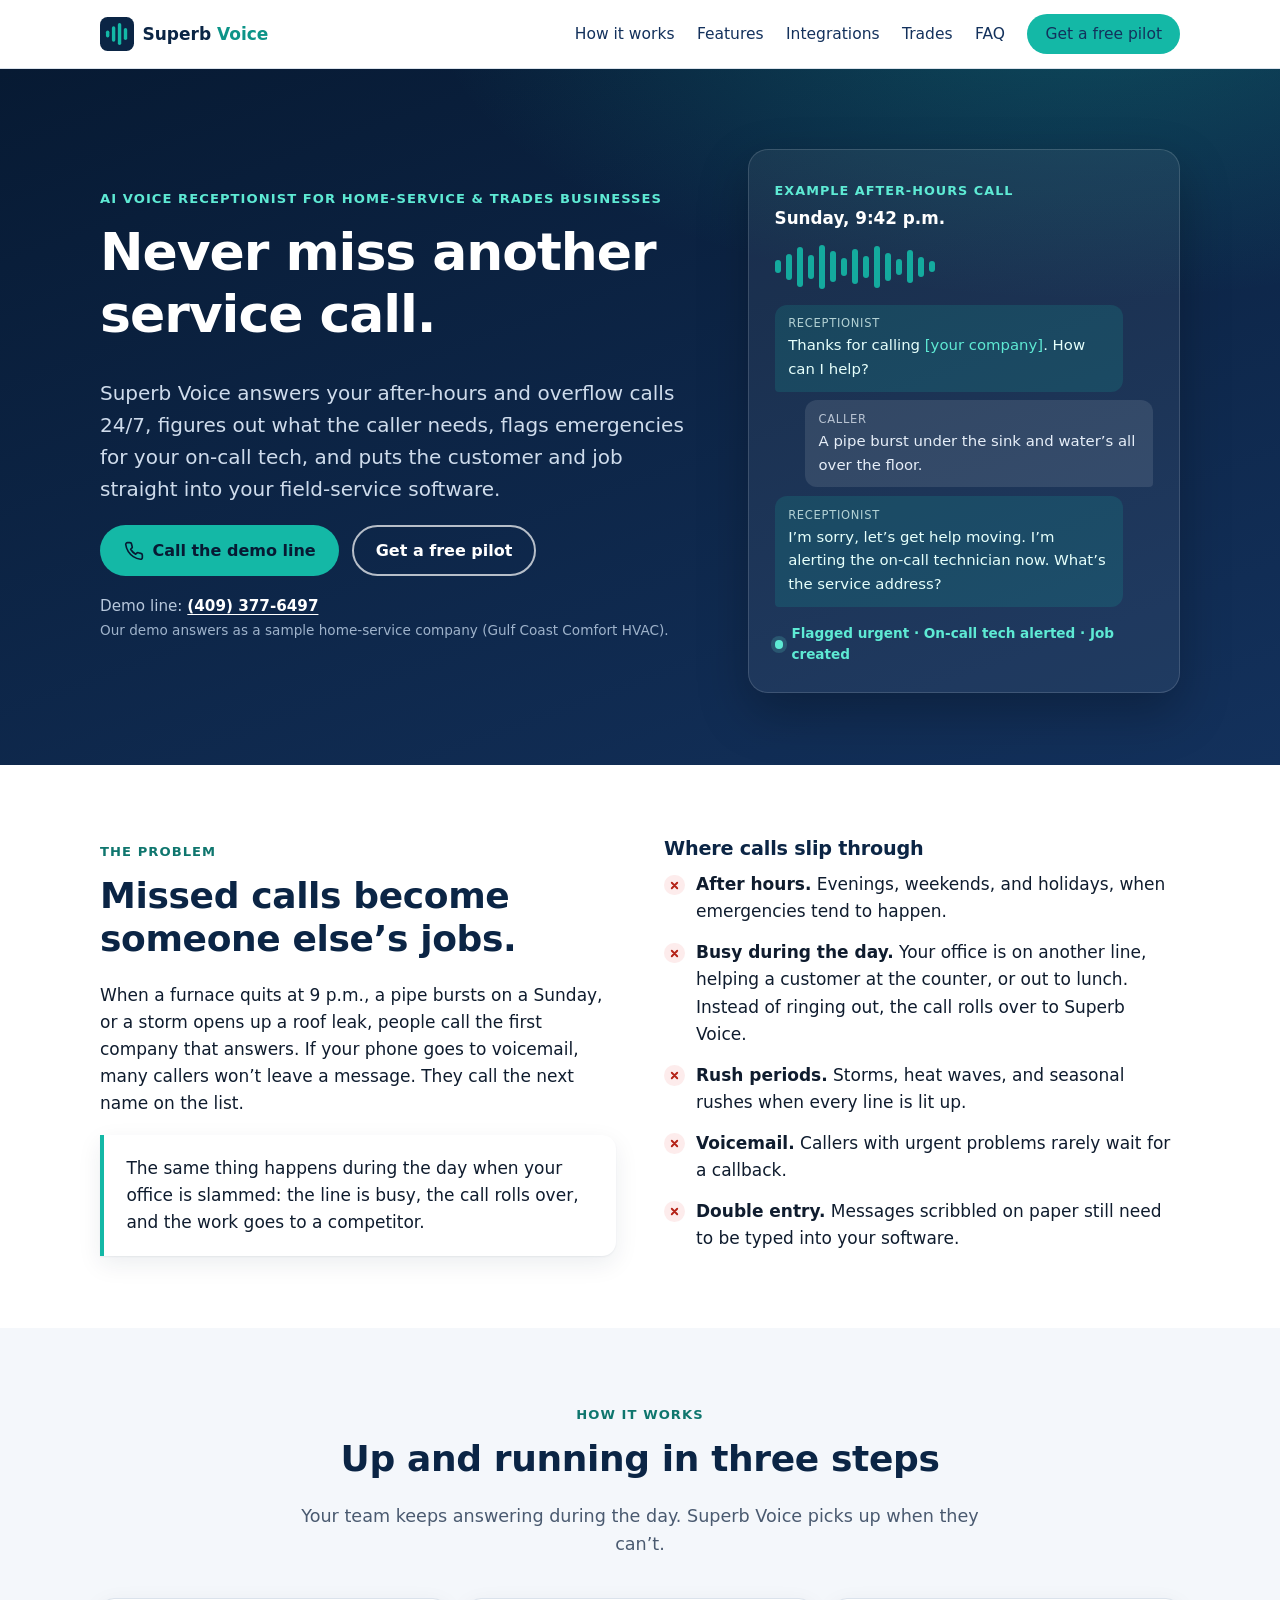
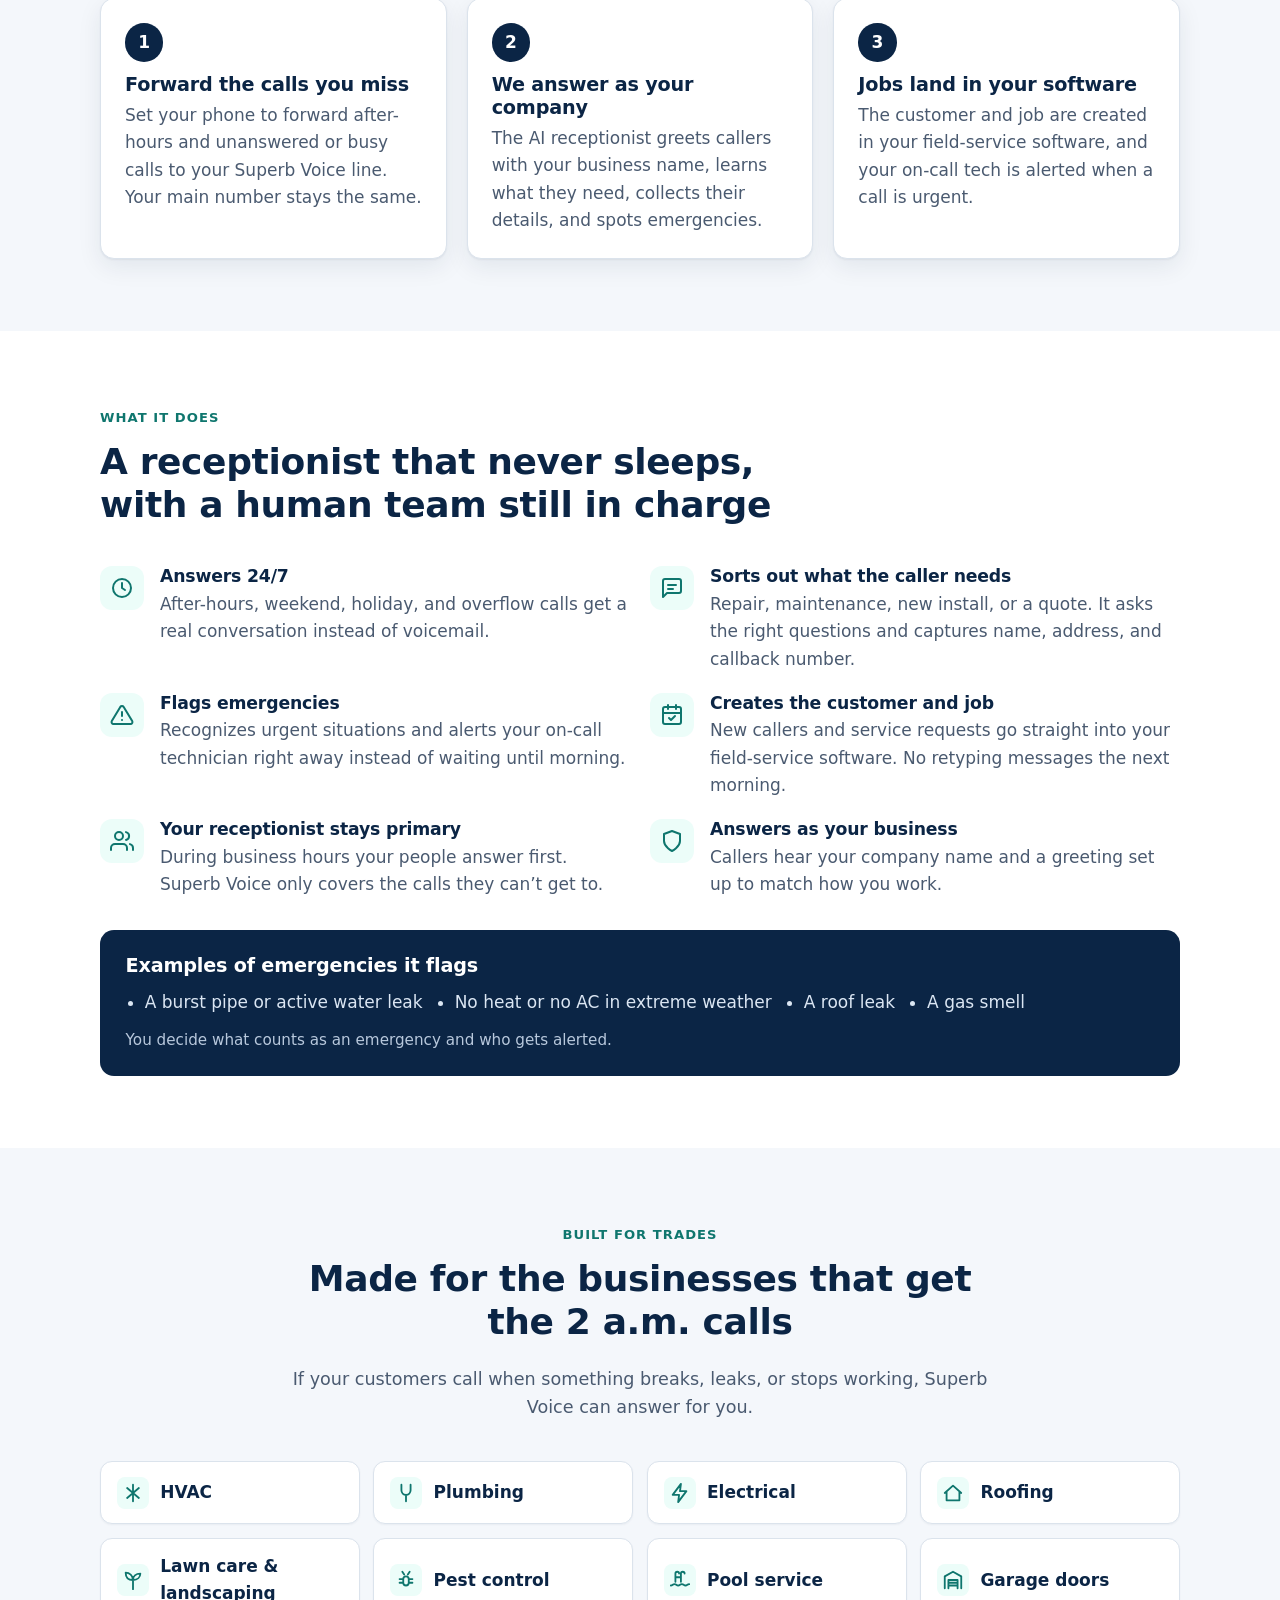
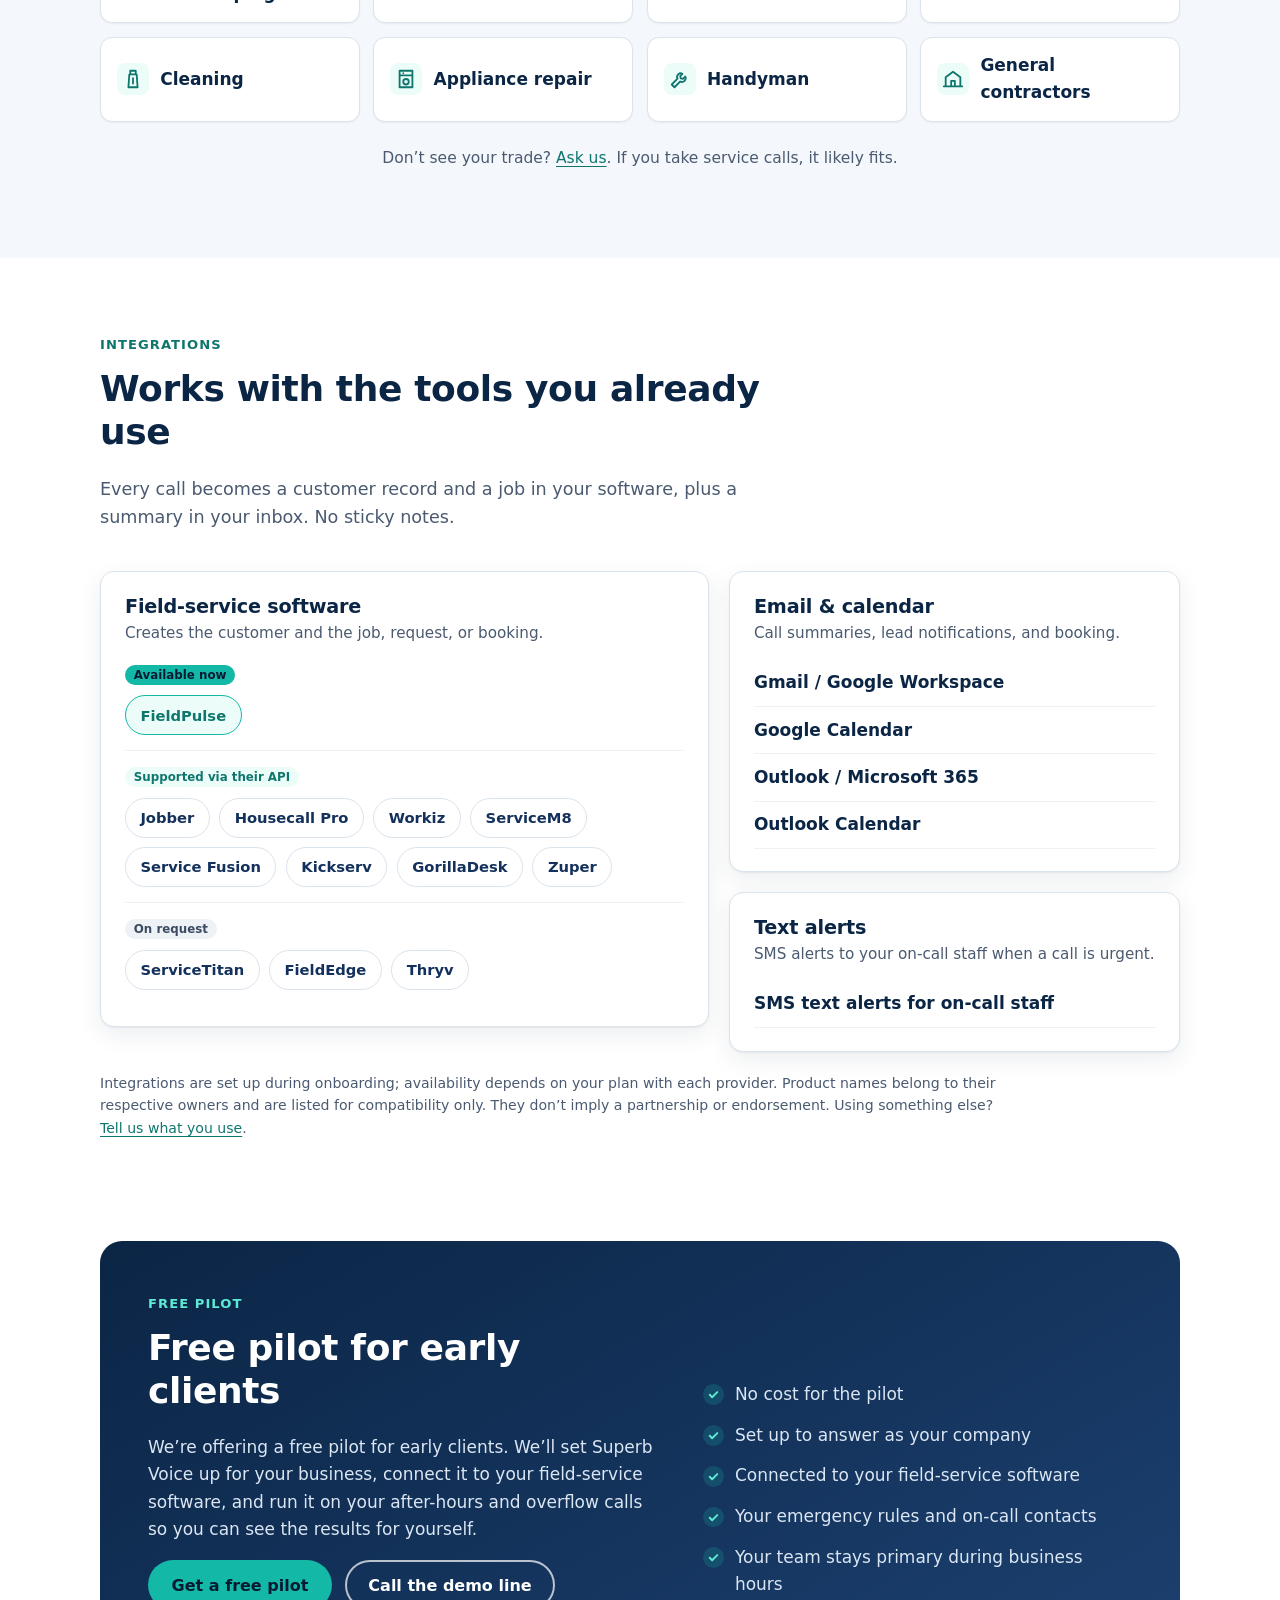
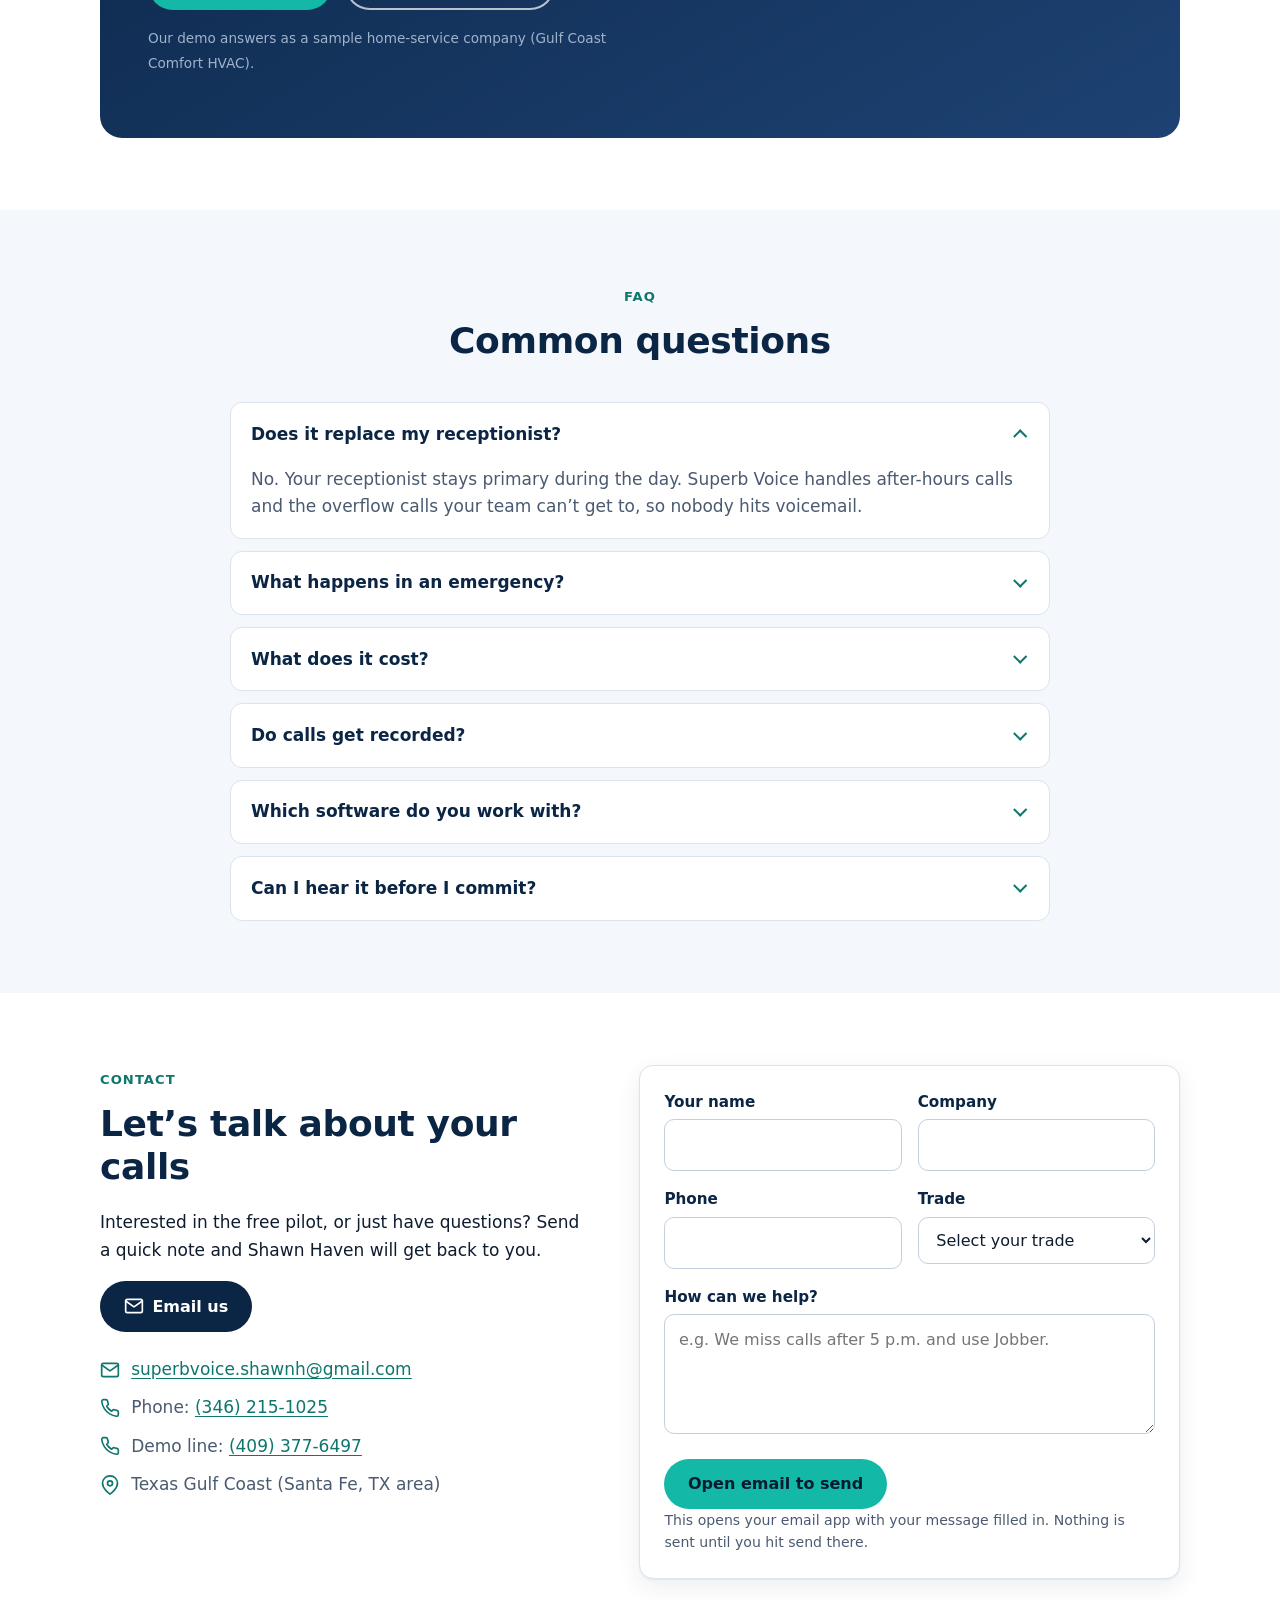
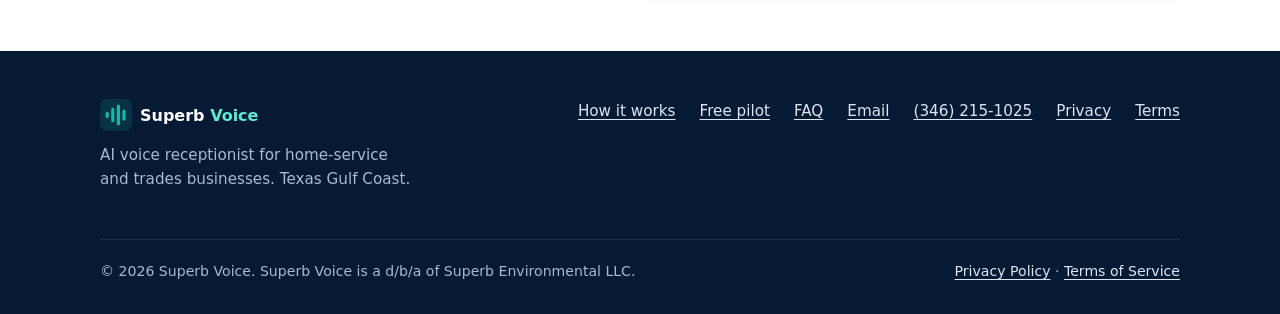
==== commit f5559383: "Add business phone number (346) 215-1025 Co-authored-by: shaven7911 <shaven7911@users.noreply.github" ====
--- a/index.html
+++ b/index.html
@@ -25,7 +25,7 @@
   <link rel="stylesheet" href="assets/styles.css">
   <script>document.documentElement.classList.add('js')</script>
   <script type="application/ld+json">
-  {"@context":"https://schema.org","@type":"Organization","name":"Superb Voice","legalName":"Superb Environmental LLC","url":"https://superb-voice.com/","email":"superbvoice.shawnh@gmail.com","logo":"https://superb-voice.com/assets/logo.svg","areaServed":"US","address":{"@type":"PostalAddress","addressLocality":"Santa Fe","addressRegion":"TX","addressCountry":"US"}}
+  {"@context":"https://schema.org","@type":"Organization","name":"Superb Voice","legalName":"Superb Environmental LLC","url":"https://superb-voice.com/","email":"superbvoice.shawnh@gmail.com","telephone":"+13462151025","logo":"https://superb-voice.com/assets/logo.svg","areaServed":"US","address":{"@type":"PostalAddress","addressLocality":"Santa Fe","addressRegion":"TX","addressCountry":"US"}}
   </script>
 </head>
 <body>
@@ -341,6 +341,7 @@
         </a>
         <ul class="contact-meta">
           <li><svg viewBox="0 0 24 24" fill="none" stroke="currentColor" stroke-width="2" stroke-linecap="round" stroke-linejoin="round" aria-hidden="true"><rect x="2" y="4" width="20" height="16" rx="2"/><path d="m22 6-10 7L2 6"/></svg><a href="mailto:superbvoice.shawnh@gmail.com">superbvoice.shawnh@gmail.com</a></li>
+          <li><svg viewBox="0 0 24 24" fill="none" stroke="currentColor" stroke-width="2" stroke-linecap="round" stroke-linejoin="round" aria-hidden="true"><path d="M22 16.9v3a2 2 0 0 1-2.2 2 19.8 19.8 0 0 1-8.6-3.1 19.5 19.5 0 0 1-6-6A19.8 19.8 0 0 1 2.1 4.2 2 2 0 0 1 4.1 2h3a2 2 0 0 1 2 1.7c.1 1 .4 1.9.7 2.8a2 2 0 0 1-.5 2.1L8 9.9a16 16 0 0 0 6 6l1.3-1.3a2 2 0 0 1 2.1-.4c.9.3 1.8.6 2.8.7a2 2 0 0 1 1.7 2z"/></svg><span>Phone: <a href="tel:+13462151025">(346) 215-1025</a></span></li>
           <li><svg viewBox="0 0 24 24" fill="none" stroke="currentColor" stroke-width="2" stroke-linecap="round" stroke-linejoin="round" aria-hidden="true"><path d="M22 16.9v3a2 2 0 0 1-2.2 2 19.8 19.8 0 0 1-8.6-3.1 19.5 19.5 0 0 1-6-6A19.8 19.8 0 0 1 2.1 4.2 2 2 0 0 1 4.1 2h3a2 2 0 0 1 2 1.7c.1 1 .4 1.9.7 2.8a2 2 0 0 1-.5 2.1L8 9.9a16 16 0 0 0 6 6l1.3-1.3a2 2 0 0 1 2.1-.4c.9.3 1.8.6 2.8.7a2 2 0 0 1 1.7 2z"/></svg><span>Demo line: <a href="tel:+14093776497">(409) 377-6497</a></span></li>
           <li><svg viewBox="0 0 24 24" fill="none" stroke="currentColor" stroke-width="2" stroke-linecap="round" stroke-linejoin="round" aria-hidden="true"><path d="M21 10c0 7-9 13-9 13s-9-6-9-13a9 9 0 0 1 18 0z"/><circle cx="12" cy="10" r="3"/></svg><span>Texas Gulf Coast (Santa Fe, TX area)</span></li>
         </ul>
@@ -406,6 +407,7 @@
           <li><a href="#pilot">Free pilot</a></li>
           <li><a href="#faq">FAQ</a></li>
           <li><a href="mailto:superbvoice.shawnh@gmail.com">Email</a></li>
+          <li><a href="tel:+13462151025">(346) 215-1025</a></li>
           <li><a href="privacy.html">Privacy</a></li>
           <li><a href="terms.html">Terms</a></li>
         </ul>
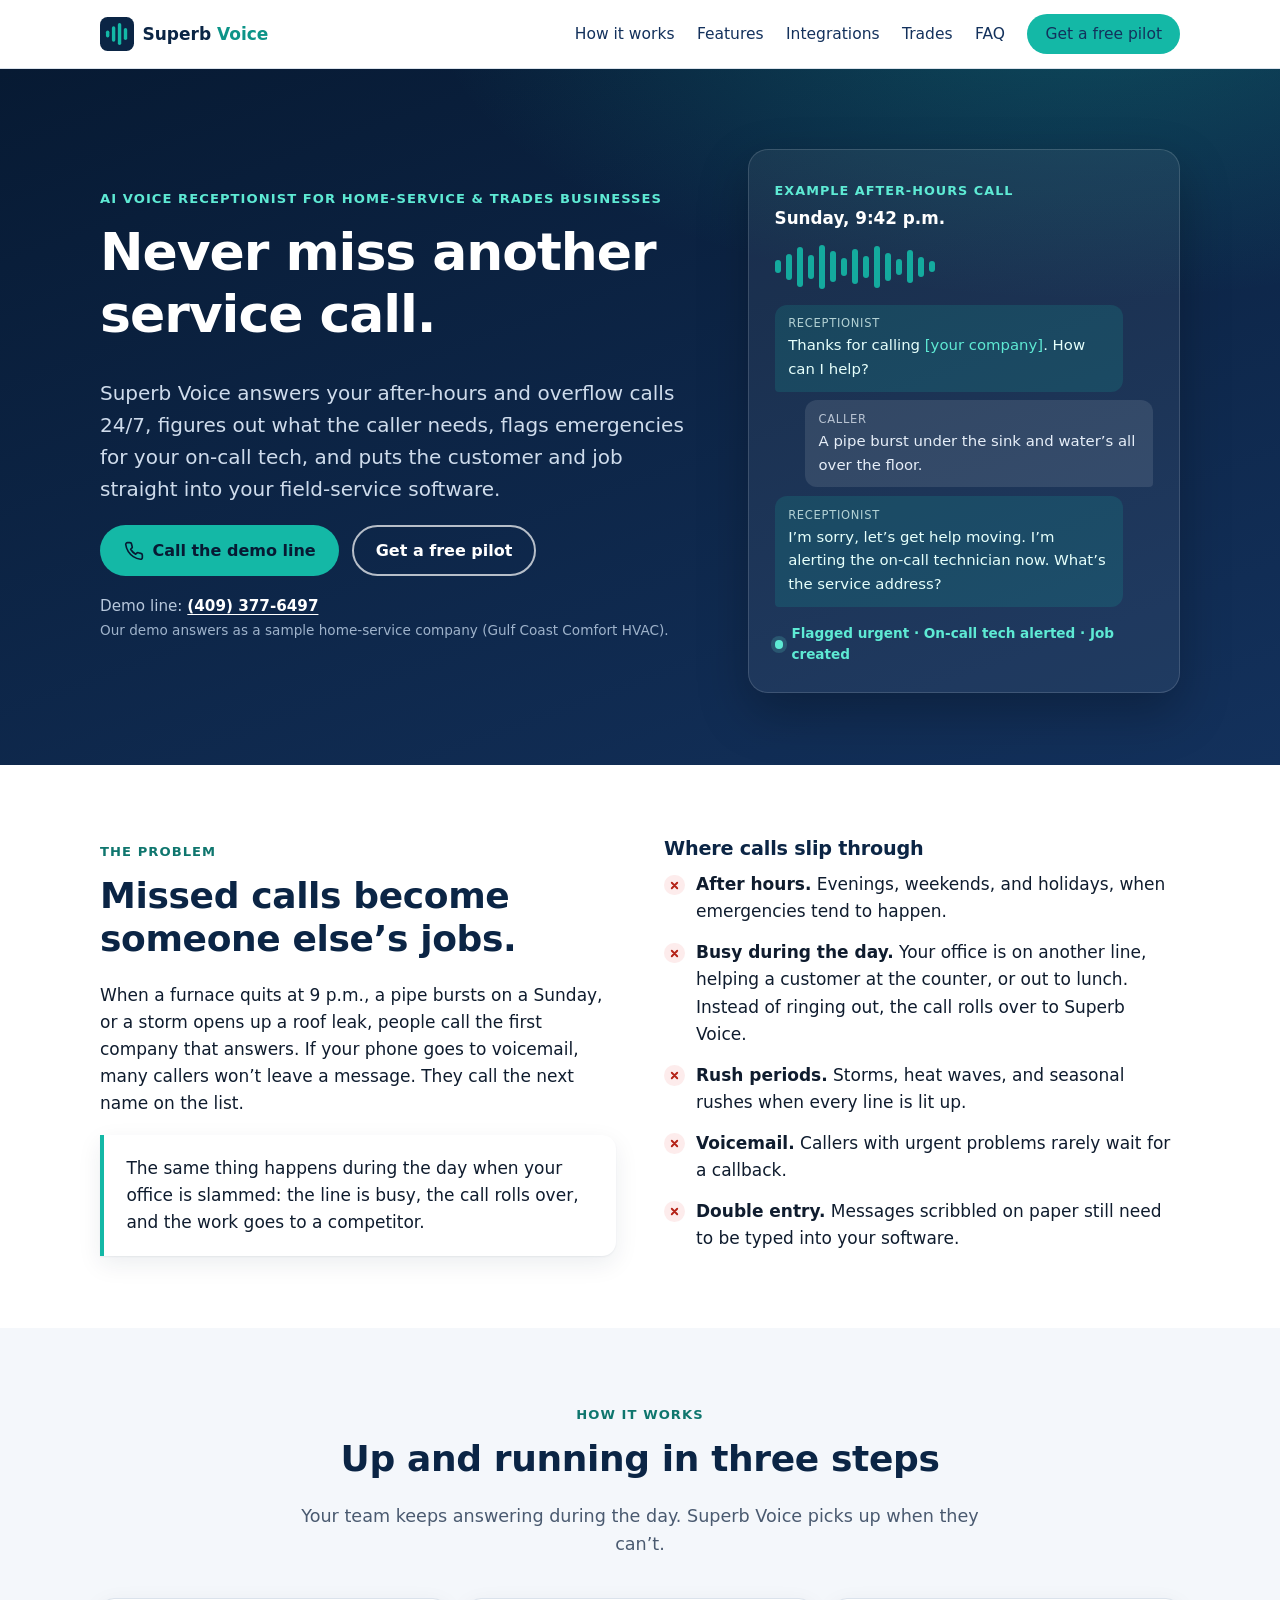
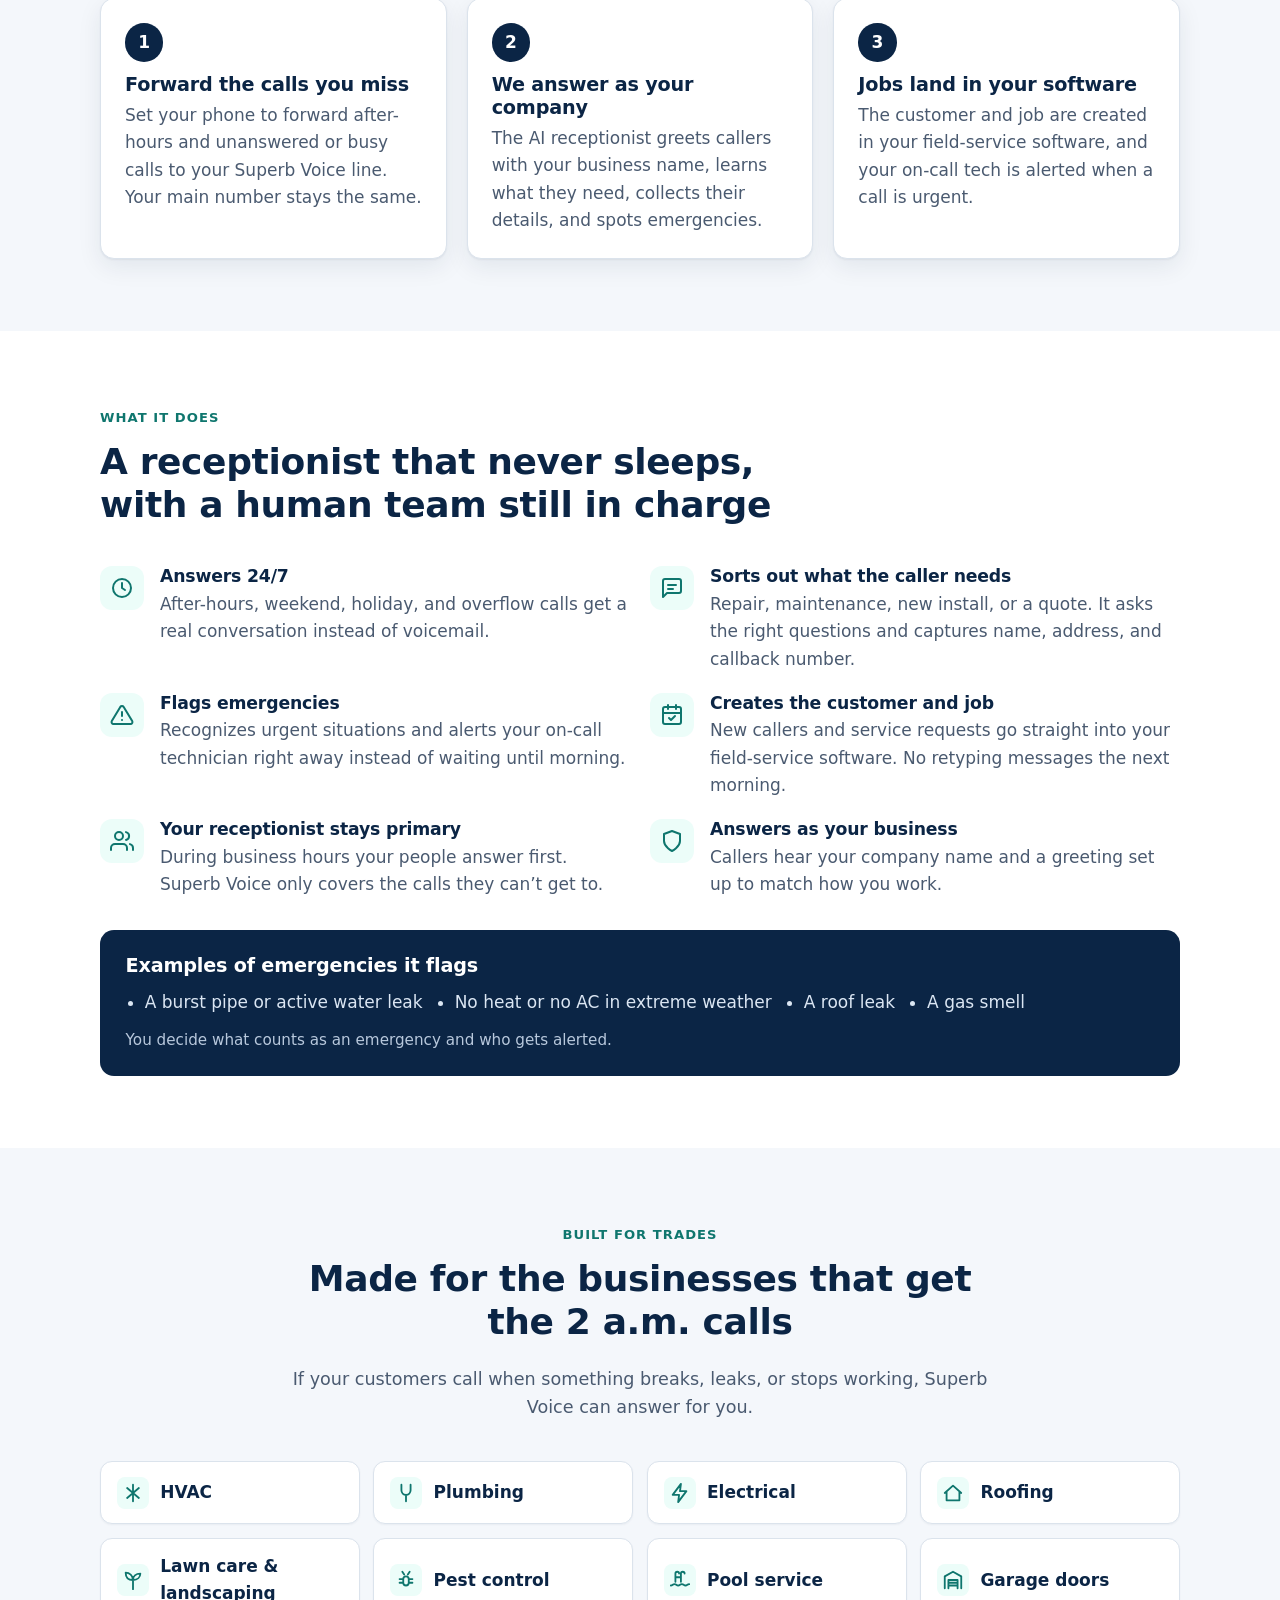
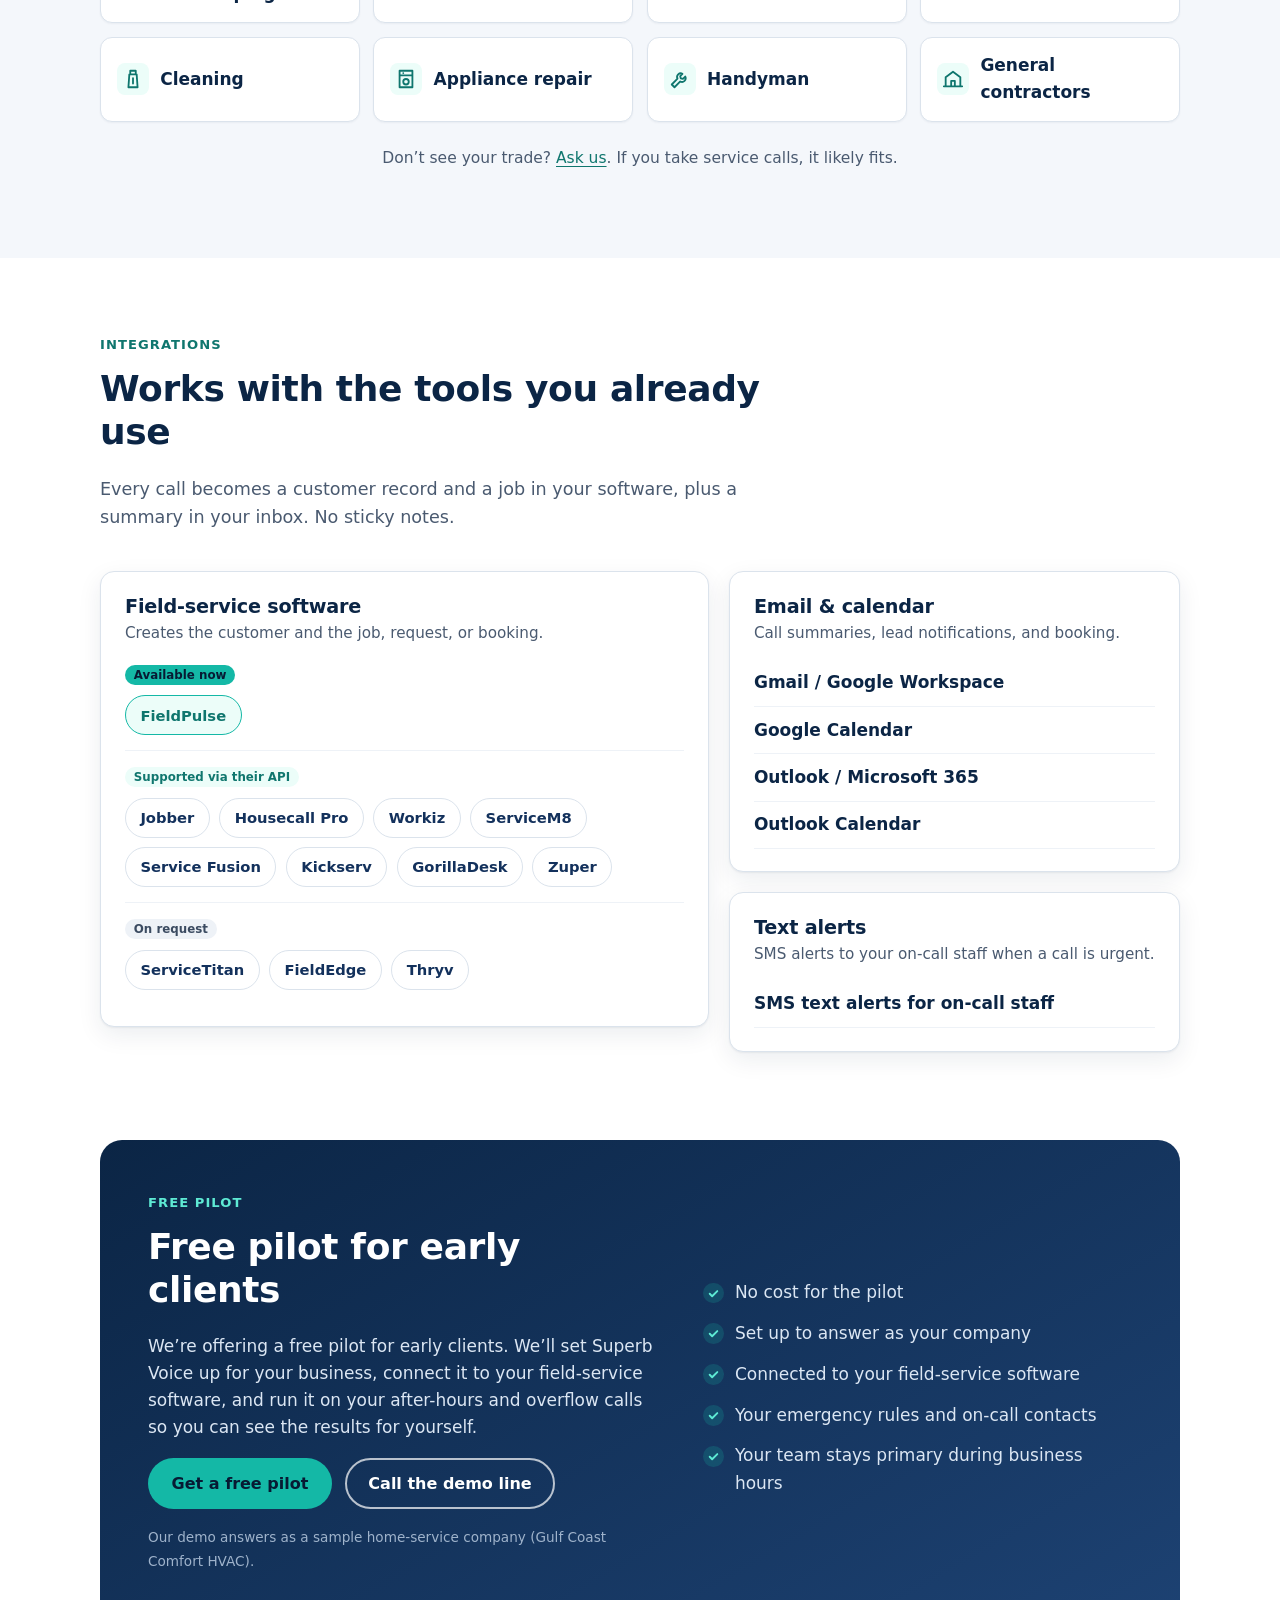
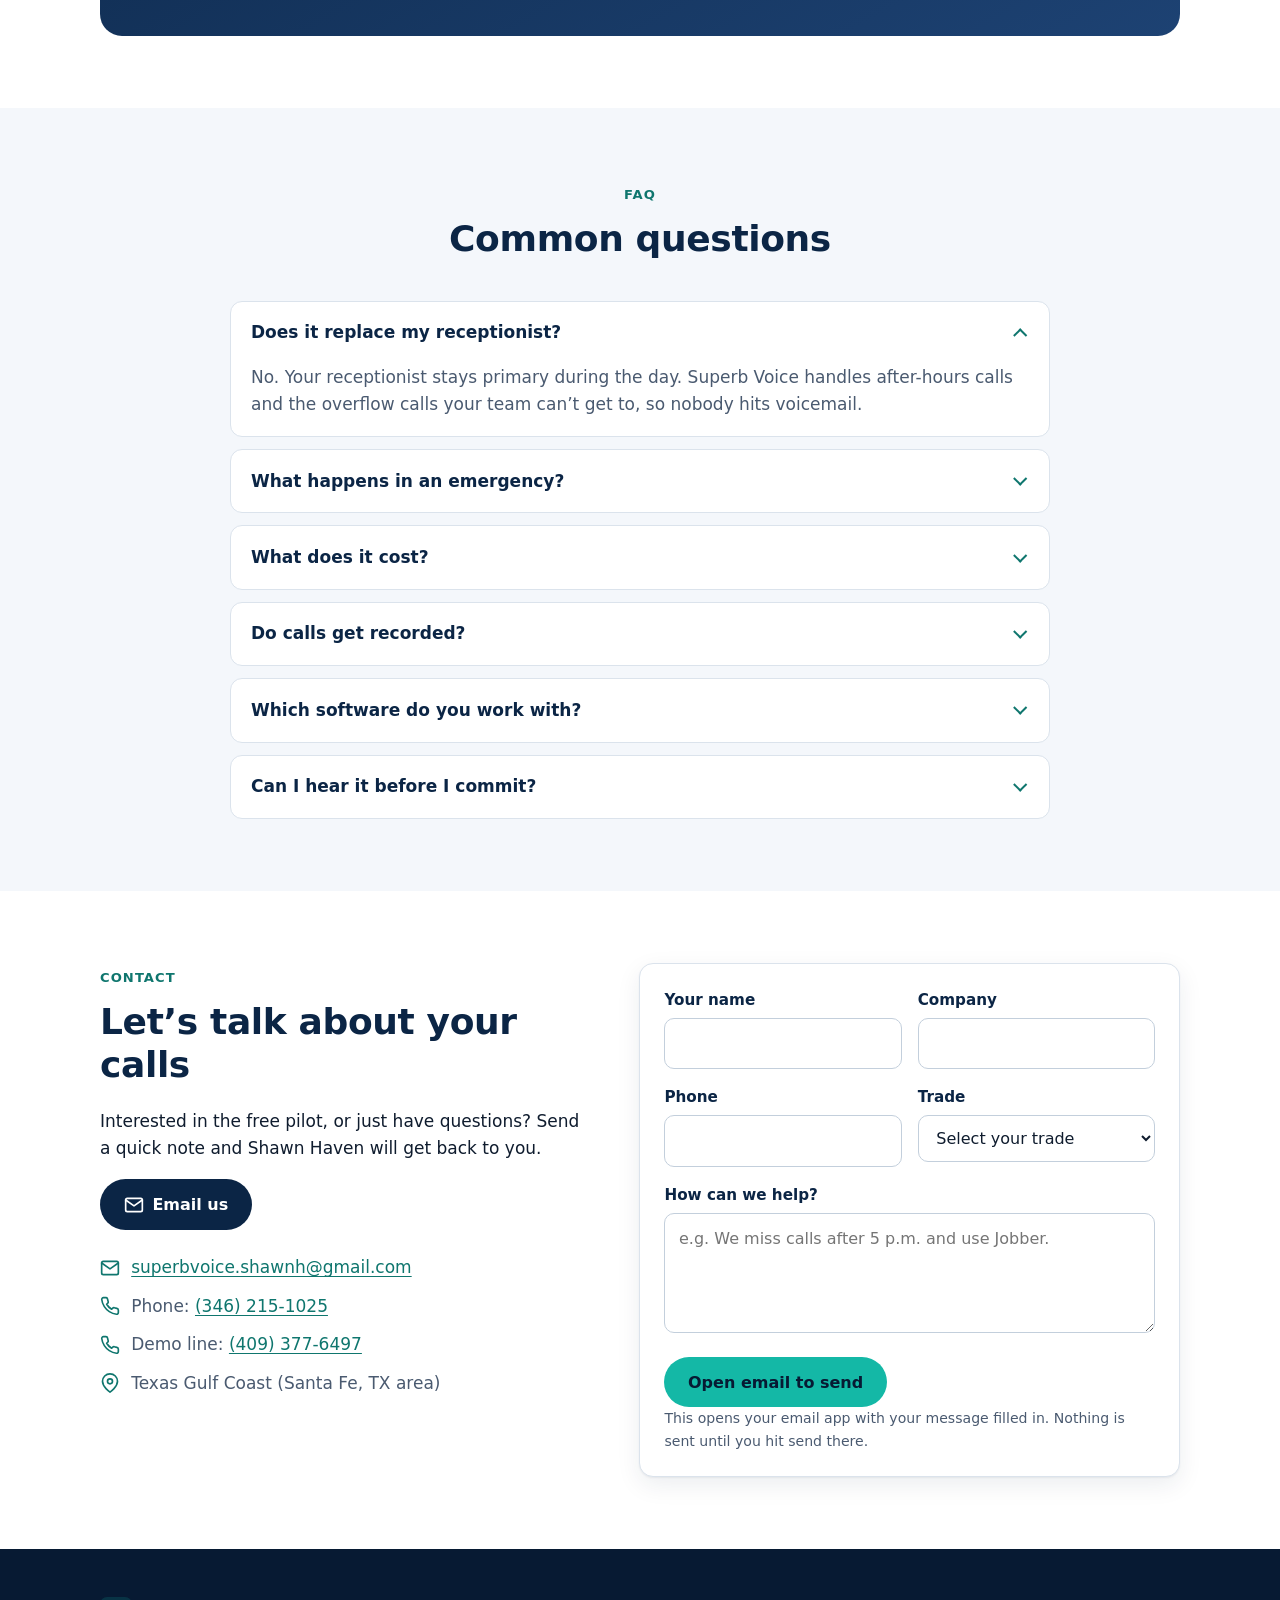
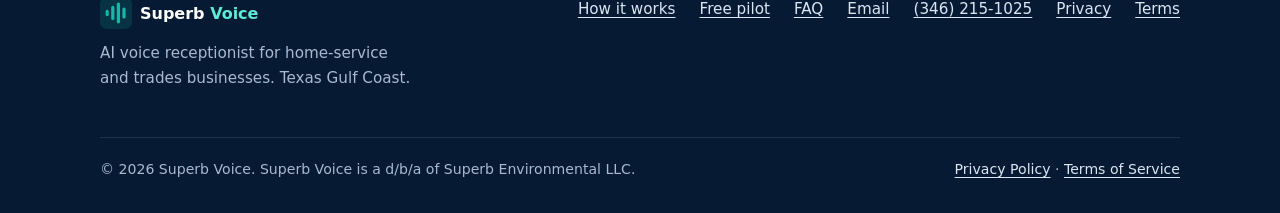
==== commit 24725453: "Remove template and integrations disclaimer notes. Shawn approved the current privacy policy and ter" ====
--- a/index.html
+++ b/index.html
@@ -263,7 +263,6 @@
           </div>
         </div>
       </div>
-      <p class="int-disclaimer">Integrations are set up during onboarding; availability depends on your plan with each provider. Product names belong to their respective owners and are listed for compatibility only. They don’t imply a partnership or endorsement. Using something else? <a href="#contact">Tell us what you use</a>.</p>
     </div>
   </section>
 
--- a/assets/styles.css
+++ b/assets/styles.css
@@ -165,8 +165,6 @@
 .doc h2{font-size:1.3rem;margin-top:2rem}
 .doc ul{padding-left:1.25rem}
 .doc li{margin-bottom:.35rem}
-.template-banner{background:#fff7e6;border:1.5px solid #f5b54a;color:#6b4300;border-radius:12px;padding:1rem 1.2rem;margin-bottom:2rem;font-size:.97rem}
-.template-banner strong{display:block;font-size:1.05rem;color:#5a3700}
 .updated{color:var(--muted);font-size:.95rem}
 
 /* Responsive */
@@ -228,7 +226,6 @@
 .status.now{background:var(--teal-500);color:var(--navy-900)}
 .status.api{background:var(--teal-50);color:var(--teal-700)}
 .status.req{background:#eef2f7;color:#3b4b61}
-.int-disclaimer{margin-top:1.25rem;font-size:.88rem;color:var(--muted);max-width:900px}
 
 @media (max-width:960px){
   .chip-grid{grid-template-columns:repeat(3,1fr)}
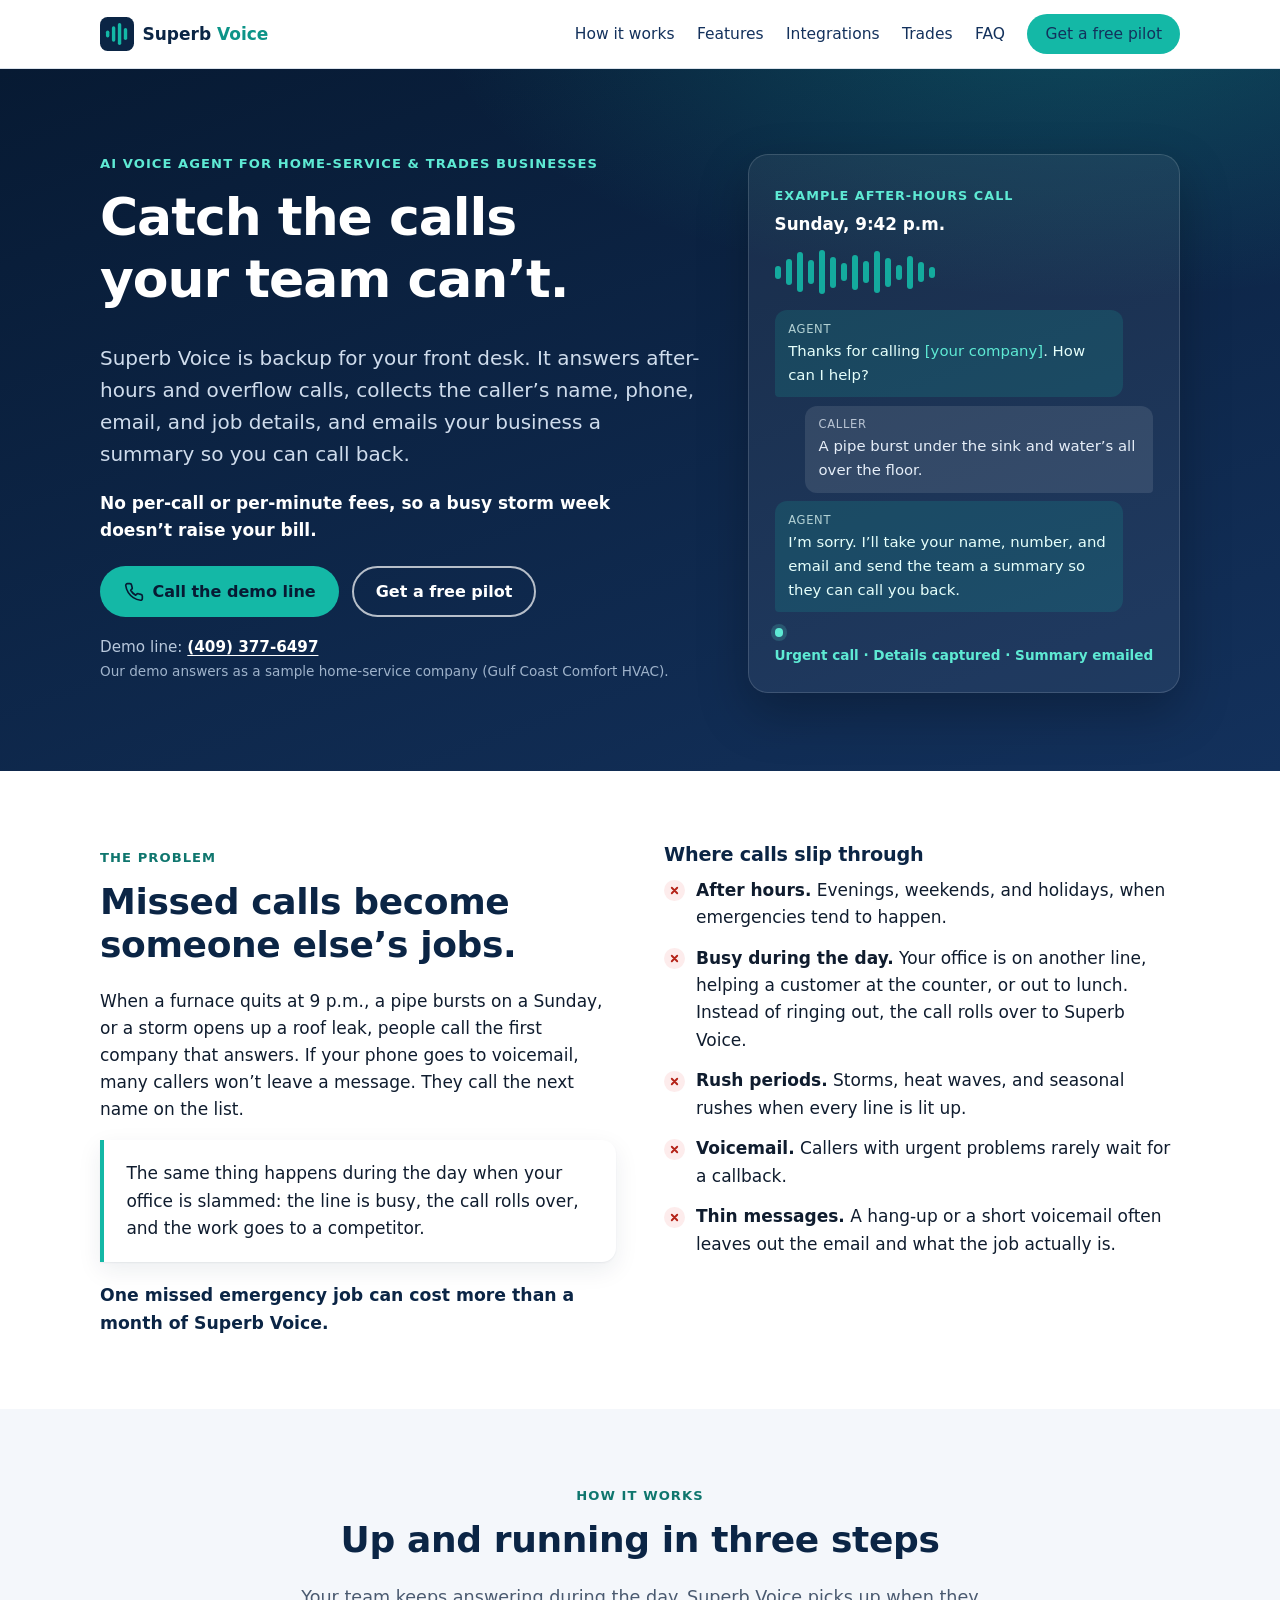
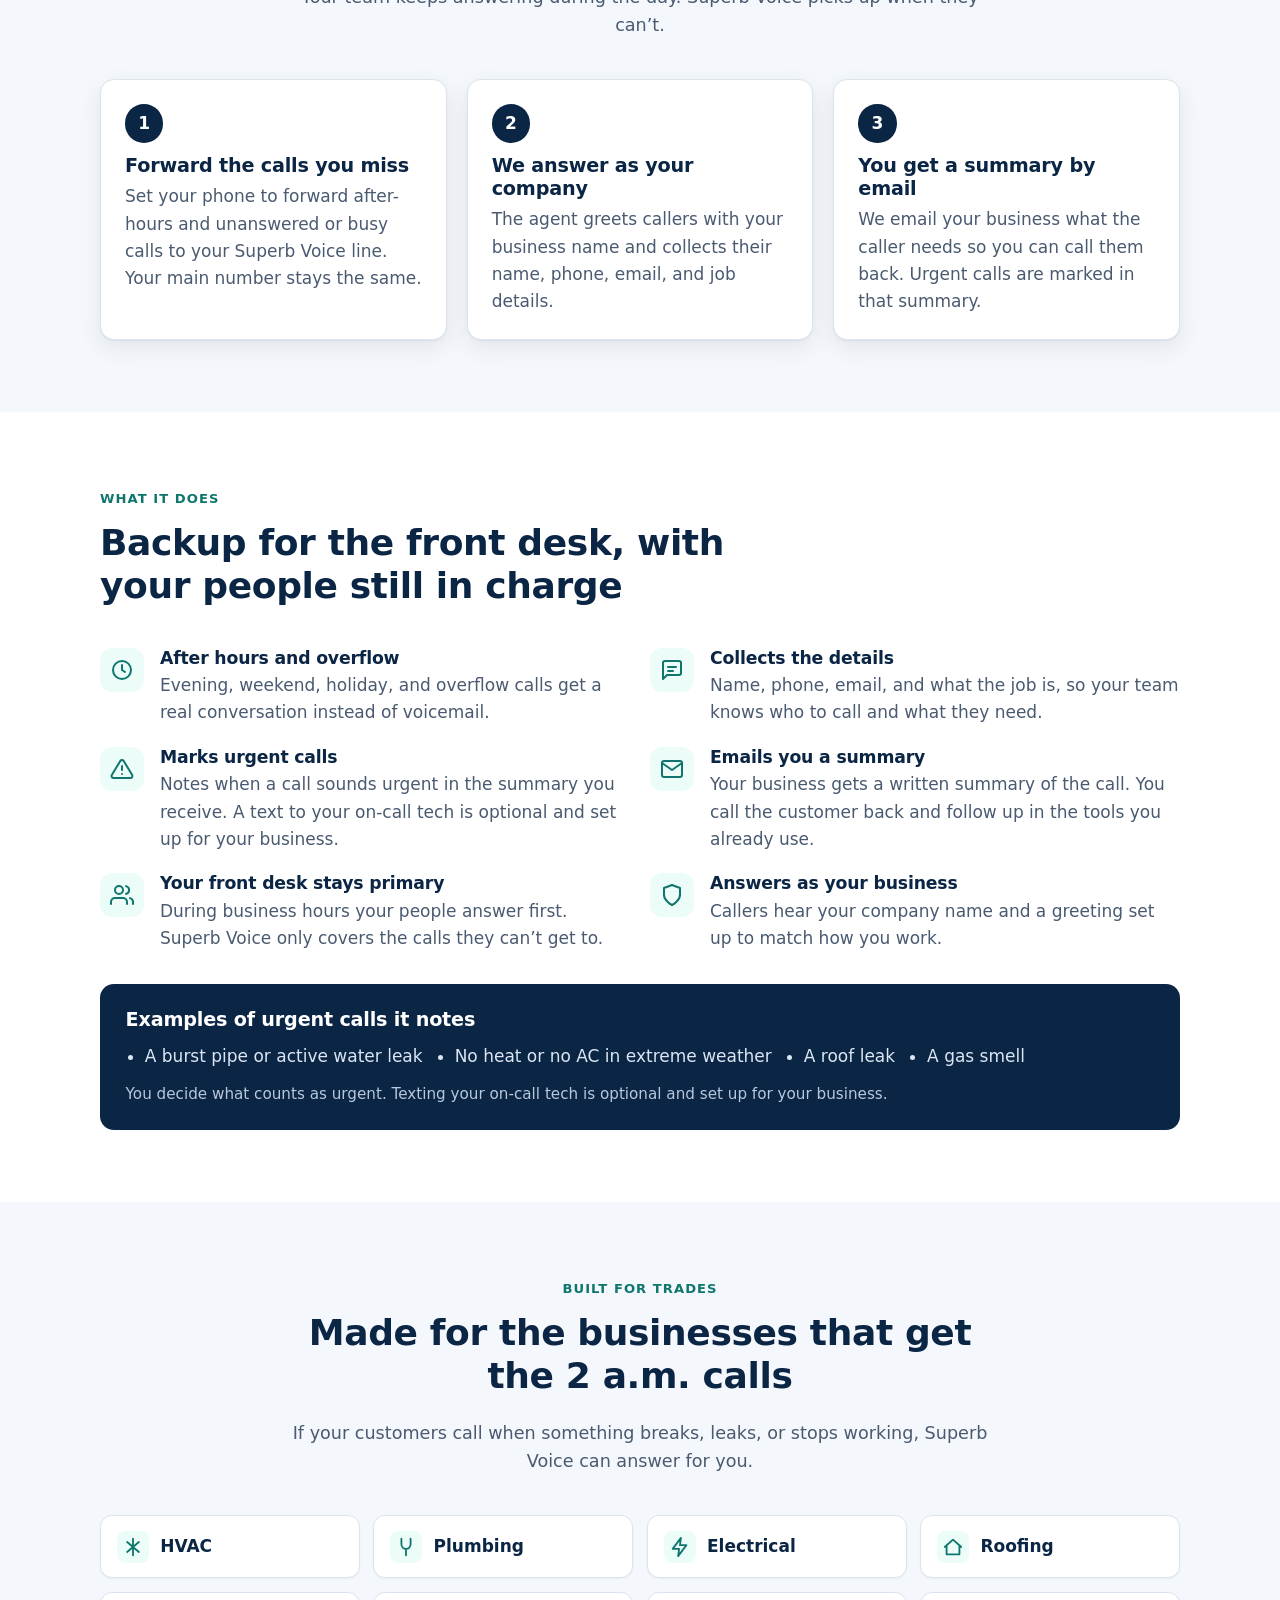
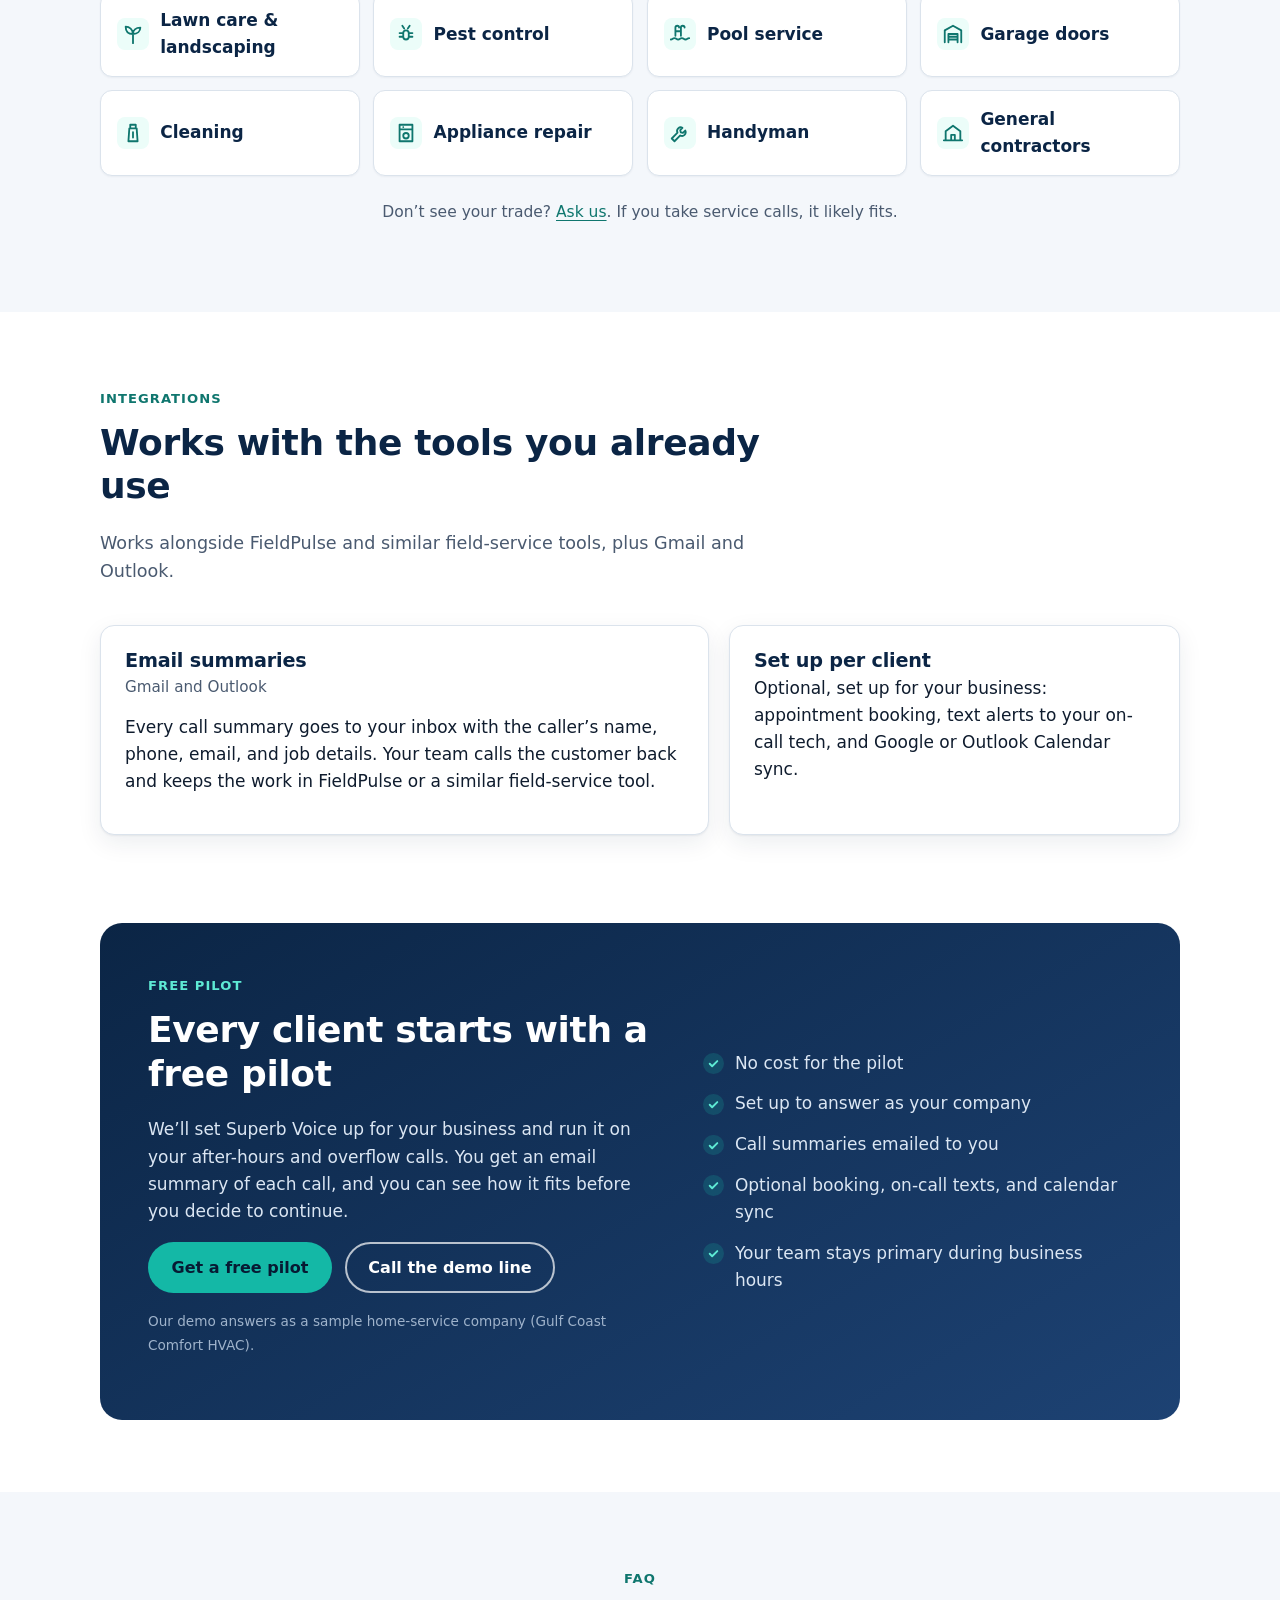
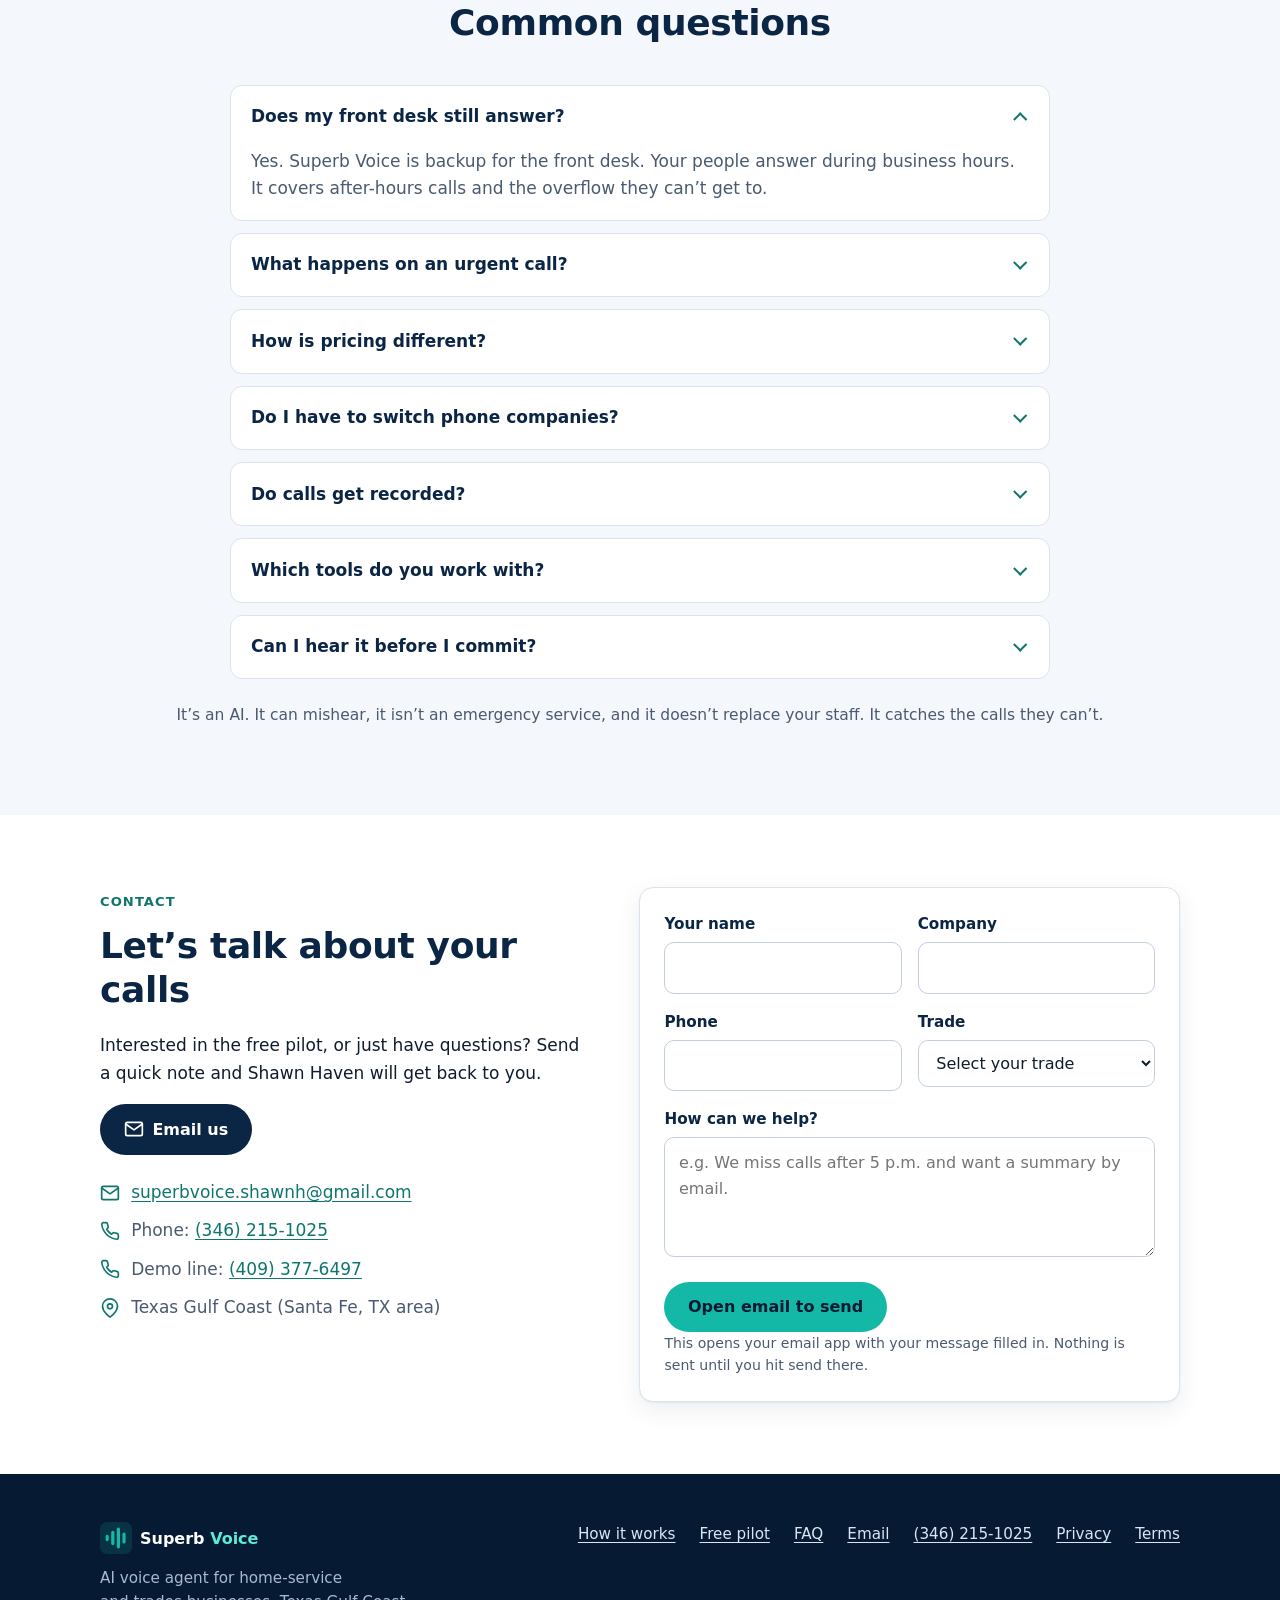
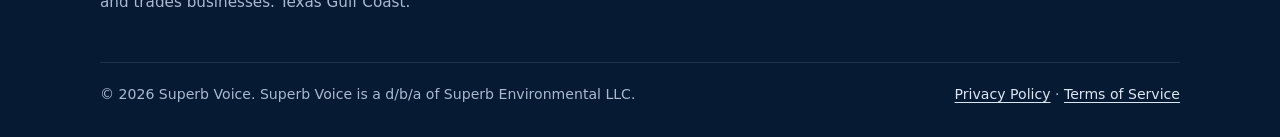
==== commit 5b63a194: "Rewrite the site as backup answering, not a 24/7 receptionist. Drop guaranteed answering and automat" ====
--- a/index.html
+++ b/index.html
@@ -3,24 +3,24 @@
 <head>
   <meta charset="utf-8">
   <meta name="viewport" content="width=device-width, initial-scale=1">
-  <title>Superb Voice | AI Voice Receptionist for Home-Service &amp; Trades Businesses</title>
-  <meta name="description" content="Superb Voice is an AI voice receptionist for home-service and trades businesses. It answers after-hours and overflow calls 24/7, flags emergencies, alerts your on-call tech, and creates the customer and job in your field-service software.">
+  <title>Superb Voice | AI Voice Agent for Home-Service &amp; Trades Businesses</title>
+  <meta name="description" content="Superb Voice is an AI voice agent that backs up the front desk for home-service and trades businesses. It answers after-hours and overflow calls, collects the caller's details, and emails you a summary so you can call back.">
   <link rel="canonical" href="https://superb-voice.com/">
   <meta name="theme-color" content="#0b2545">
   <link rel="icon" href="assets/favicon.svg" type="image/svg+xml">
   <meta property="og:type" content="website">
   <meta property="og:site_name" content="Superb Voice">
-  <meta property="og:title" content="Superb Voice | Never miss another service call">
-  <meta property="og:description" content="An AI voice receptionist for home-service and trades businesses. Answers after-hours and overflow calls 24/7, flags emergencies, and creates the job in your field-service software.">
+  <meta property="og:title" content="Superb Voice | Catch the calls your team can't">
+  <meta property="og:description" content="An AI voice agent that backs up the front desk for home-service and trades businesses. It answers after-hours and overflow calls and emails you a summary so you can call back.">
   <meta property="og:url" content="https://superb-voice.com/">
   <meta property="og:image" content="https://superb-voice.com/assets/og-image.png">
   <meta property="og:image:width" content="1200">
   <meta property="og:image:height" content="630">
-  <meta property="og:image:alt" content="Superb Voice: AI voice receptionist for home-service and trades businesses">
+  <meta property="og:image:alt" content="Superb Voice: AI voice agent for home-service and trades businesses">
   <meta property="og:locale" content="en_US">
   <meta name="twitter:card" content="summary_large_image">
-  <meta name="twitter:title" content="Superb Voice | Never miss another service call">
-  <meta name="twitter:description" content="AI voice receptionist for home-service and trades businesses. After-hours and overflow calls answered 24/7.">
+  <meta name="twitter:title" content="Superb Voice | Catch the calls your team can't">
+  <meta name="twitter:description" content="AI voice agent for home-service and trades businesses. Backup for after-hours and overflow calls.">
   <meta name="twitter:image" content="https://superb-voice.com/assets/og-image.png">
   <link rel="stylesheet" href="assets/styles.css">
   <script>document.documentElement.classList.add('js')</script>
@@ -54,9 +54,10 @@
   <section class="hero" id="top" aria-labelledby="hero-title">
     <div class="container hero-grid">
       <div>
-        <span class="eyebrow">AI voice receptionist for home-service &amp; trades businesses</span>
-        <h1 id="hero-title">Never miss another service call.</h1>
-        <p class="lead">Superb Voice answers your after-hours and overflow calls 24/7, figures out what the caller needs, flags emergencies for your on-call tech, and puts the customer and job straight into your field-service software.</p>
+        <span class="eyebrow">AI voice agent for home-service &amp; trades businesses</span>
+        <h1 id="hero-title">Catch the calls<br>your team can’t.</h1>
+        <p class="lead">Superb Voice is backup for your front desk. It answers after-hours and overflow calls, collects the caller’s name, phone, email, and job details, and emails your business a summary so you can call back.</p>
+        <p class="hero-point">No per-call or per-minute fees, so a busy storm week doesn’t raise your bill.</p>
         <div class="btn-group">
           <a class="btn btn-primary" href="tel:+14093776497">
             <svg viewBox="0 0 24 24" fill="none" stroke="currentColor" stroke-width="2" stroke-linecap="round" stroke-linejoin="round" aria-hidden="true"><path d="M22 16.9v3a2 2 0 0 1-2.2 2 19.8 19.8 0 0 1-8.6-3.1 19.5 19.5 0 0 1-6-6A19.8 19.8 0 0 1 2.1 4.2 2 2 0 0 1 4.1 2h3a2 2 0 0 1 2 1.7c.1 1 .4 1.9.7 2.8a2 2 0 0 1-.5 2.1L8 9.9a16 16 0 0 0 6 6l1.3-1.3a2 2 0 0 1 2.1-.4c.9.3 1.8.6 2.8.7a2 2 0 0 1 1.7 2z"/></svg>
@@ -74,11 +75,11 @@
           <span style="height:30%"></span><span style="height:60%"></span><span style="height:90%"></span><span style="height:55%"></span><span style="height:100%"></span><span style="height:70%"></span><span style="height:40%"></span><span style="height:80%"></span><span style="height:50%"></span><span style="height:95%"></span><span style="height:65%"></span><span style="height:35%"></span><span style="height:75%"></span><span style="height:45%"></span><span style="height:25%"></span>
         </div>
         <ul class="convo">
-          <li class="ai"><span class="meta">Receptionist</span>Thanks for calling <em>[your company]</em>. How can I help?</li>
+          <li class="ai"><span class="meta">Agent</span>Thanks for calling <em>[your company]</em>. How can I help?</li>
           <li class="caller"><span class="meta">Caller</span>A pipe burst under the sink and water’s all over the floor.</li>
-          <li class="ai"><span class="meta">Receptionist</span>I’m sorry, let’s get help moving. I’m alerting the on-call technician now. What’s the service address?</li>
-        </ul>
-        <p class="card-foot"><span class="dot" aria-hidden="true"></span>Flagged urgent · On-call tech alerted · Job created</p>
+          <li class="ai"><span class="meta">Agent</span>I’m sorry. I’ll take your name, number, and email and send the team a summary so they can call you back.</li>
+        </ul>
+        <p class="card-foot"><span class="dot" aria-hidden="true"></span>Urgent call · Details captured · Summary emailed</p>
       </aside>
     </div>
   </section>
@@ -91,6 +92,7 @@
         <h2 id="problem-title">Missed calls become someone else’s jobs.</h2>
         <p>When a furnace quits at 9 p.m., a pipe bursts on a Sunday, or a storm opens up a roof leak, people call the first company that answers. If your phone goes to voicemail, many callers won’t leave a message. They call the next name on the list.</p>
         <div class="callout"><p>The same thing happens during the day when your office is slammed: the line is busy, the call rolls over, and the work goes to a competitor.</p></div>
+        <p class="emphasis">One missed emergency job can cost more than a month of Superb Voice.</p>
       </div>
       <div>
         <h3>Where calls slip through</h3>
@@ -99,7 +101,7 @@
           <li><strong>Busy during the day.</strong> Your office is on another line, helping a customer at the counter, or out to lunch. Instead of ringing out, the call rolls over to Superb Voice.</li>
           <li><strong>Rush periods.</strong> Storms, heat waves, and seasonal rushes when every line is lit up.</li>
           <li><strong>Voicemail.</strong> Callers with urgent problems rarely wait for a callback.</li>
-          <li><strong>Double entry.</strong> Messages scribbled on paper still need to be typed into your software.</li>
+          <li><strong>Thin messages.</strong> A hang-up or a short voicemail often leaves out the email and what the job actually is.</li>
         </ul>
       </div>
     </div>
@@ -120,11 +122,11 @@
         </li>
         <li class="card">
           <h3>We answer as your company</h3>
-          <p>The AI receptionist greets callers with your business name, learns what they need, collects their details, and spots emergencies.</p>
+          <p>The agent greets callers with your business name and collects their name, phone, email, and job details.</p>
         </li>
         <li class="card">
-          <h3>Jobs land in your software</h3>
-          <p>The customer and job are created in your field-service software, and your on-call tech is alerted when a call is urgent.</p>
+          <h3>You get a summary by email</h3>
+          <p>We email your business what the caller needs so you can call them back. Urgent calls are marked in that summary.</p>
         </li>
       </ol>
     </div>
@@ -135,28 +137,28 @@
     <div class="container">
       <div class="section-head">
         <span class="eyebrow">What it does</span>
-        <h2 id="features-title">A receptionist that never sleeps, with a human team still in charge</h2>
+        <h2 id="features-title">Backup for the front desk, with your people still in charge</h2>
       </div>
       <div class="grid-2">
         <div class="feature">
           <div class="icon" aria-hidden="true"><svg viewBox="0 0 24 24" fill="none" stroke="currentColor" stroke-width="2" stroke-linecap="round" stroke-linejoin="round"><circle cx="12" cy="12" r="9"/><path d="M12 7v5l3 2"/></svg></div>
-          <div><h3>Answers 24/7</h3><p>After-hours, weekend, holiday, and overflow calls get a real conversation instead of voicemail.</p></div>
+          <div><h3>After hours and overflow</h3><p>Evening, weekend, holiday, and overflow calls get a real conversation instead of voicemail.</p></div>
         </div>
         <div class="feature">
           <div class="icon" aria-hidden="true"><svg viewBox="0 0 24 24" fill="none" stroke="currentColor" stroke-width="2" stroke-linecap="round" stroke-linejoin="round"><path d="M21 15a2 2 0 0 1-2 2H7l-4 4V5a2 2 0 0 1 2-2h14a2 2 0 0 1 2 2z"/><path d="M8 9h8M8 13h5"/></svg></div>
-          <div><h3>Sorts out what the caller needs</h3><p>Repair, maintenance, new install, or a quote. It asks the right questions and captures name, address, and callback number.</p></div>
+          <div><h3>Collects the details</h3><p>Name, phone, email, and what the job is, so your team knows who to call and what they need.</p></div>
         </div>
         <div class="feature">
           <div class="icon" aria-hidden="true"><svg viewBox="0 0 24 24" fill="none" stroke="currentColor" stroke-width="2" stroke-linecap="round" stroke-linejoin="round"><path d="M10.3 3.9 1.8 18a2 2 0 0 0 1.7 3h17a2 2 0 0 0 1.7-3L13.7 3.9a2 2 0 0 0-3.4 0z"/><path d="M12 9v4M12 17h.01"/></svg></div>
-          <div><h3>Flags emergencies</h3><p>Recognizes urgent situations and alerts your on-call technician right away instead of waiting until morning.</p></div>
-        </div>
-        <div class="feature">
-          <div class="icon" aria-hidden="true"><svg viewBox="0 0 24 24" fill="none" stroke="currentColor" stroke-width="2" stroke-linecap="round" stroke-linejoin="round"><rect x="3" y="4" width="18" height="17" rx="2"/><path d="M16 2v4M8 2v4M3 10h18M9 15l2 2 4-4"/></svg></div>
-          <div><h3>Creates the customer and job</h3><p>New callers and service requests go straight into your field-service software. No retyping messages the next morning.</p></div>
+          <div><h3>Marks urgent calls</h3><p>Notes when a call sounds urgent in the summary you receive. A text to your on-call tech is optional and set up for your business.</p></div>
+        </div>
+        <div class="feature">
+          <div class="icon" aria-hidden="true"><svg viewBox="0 0 24 24" fill="none" stroke="currentColor" stroke-width="2" stroke-linecap="round" stroke-linejoin="round"><rect x="2" y="4" width="20" height="16" rx="2"/><path d="m22 6-10 7L2 6"/></svg></div>
+          <div><h3>Emails you a summary</h3><p>Your business gets a written summary of the call. You call the customer back and follow up in the tools you already use.</p></div>
         </div>
         <div class="feature">
           <div class="icon" aria-hidden="true"><svg viewBox="0 0 24 24" fill="none" stroke="currentColor" stroke-width="2" stroke-linecap="round" stroke-linejoin="round"><path d="M17 21v-2a4 4 0 0 0-4-4H5a4 4 0 0 0-4 4v2"/><circle cx="9" cy="7" r="4"/><path d="M23 21v-2a4 4 0 0 0-3-3.9M16 3.1a4 4 0 0 1 0 7.8"/></svg></div>
-          <div><h3>Your receptionist stays primary</h3><p>During business hours your people answer first. Superb Voice only covers the calls they can’t get to.</p></div>
+          <div><h3>Your front desk stays primary</h3><p>During business hours your people answer first. Superb Voice only covers the calls they can’t get to.</p></div>
         </div>
         <div class="feature">
           <div class="icon" aria-hidden="true"><svg viewBox="0 0 24 24" fill="none" stroke="currentColor" stroke-width="2" stroke-linecap="round" stroke-linejoin="round"><path d="M12 22s8-4 8-10V5l-8-3-8 3v7c0 6 8 10 8 10z"/></svg></div>
@@ -165,14 +167,14 @@
       </div>
 
       <div class="emergency" role="note" aria-labelledby="emergency-title">
-        <h3 id="emergency-title">Examples of emergencies it flags</h3>
+        <h3 id="emergency-title">Examples of urgent calls it notes</h3>
         <ul>
           <li>A burst pipe or active water leak</li>
           <li>No heat or no AC in extreme weather</li>
           <li>A roof leak</li>
           <li>A gas smell</li>
         </ul>
-        <p>You decide what counts as an emergency and who gets alerted.</p>
+        <p>You decide what counts as urgent. Texting your on-call tech is optional and set up for your business.</p>
       </div>
     </div>
   </section>
@@ -209,58 +211,17 @@
       <div class="section-head">
         <span class="eyebrow">Integrations</span>
         <h2 id="software-title">Works with the tools you already use</h2>
-        <p>Every call becomes a customer record and a job in your software, plus a summary in your inbox. No sticky notes.</p>
+        <p>Works alongside FieldPulse and similar field-service tools, plus Gmail and Outlook.</p>
       </div>
       <div class="int-grid">
-        <div class="int-card int-card-wide">
-          <h3>Field-service software</h3>
-          <p class="int-sub">Creates the customer and the job, request, or booking.</p>
-          <div class="int-group">
-            <h4><span class="status now">Available now</span></h4>
-            <ul class="pill-row" aria-label="Available now">
-              <li class="pill live">FieldPulse</li>
-            </ul>
-          </div>
-          <div class="int-group">
-            <h4><span class="status api">Supported via their API</span></h4>
-            <ul class="pill-row" aria-label="Supported via their API">
-              <li class="pill ">Jobber</li>
-              <li class="pill ">Housecall Pro</li>
-              <li class="pill ">Workiz</li>
-              <li class="pill ">ServiceM8</li>
-              <li class="pill ">Service Fusion</li>
-              <li class="pill ">Kickserv</li>
-              <li class="pill ">GorillaDesk</li>
-              <li class="pill ">Zuper</li>
-            </ul>
-          </div>
-          <div class="int-group">
-            <h4><span class="status req">On request</span></h4>
-            <ul class="pill-row" aria-label="On request">
-              <li class="pill soon">ServiceTitan</li>
-              <li class="pill soon">FieldEdge</li>
-              <li class="pill soon">Thryv</li>
-            </ul>
-          </div>
-        </div>
-        <div class="int-stack">
-          <div class="int-card">
-            <h3>Email &amp; calendar</h3>
-            <p class="int-sub">Call summaries, lead notifications, and booking.</p>
-            <ul class="int-list">
-              <li><span class="int-name">Gmail / Google Workspace</span></li>
-              <li><span class="int-name">Google Calendar</span></li>
-              <li><span class="int-name">Outlook / Microsoft 365</span></li>
-              <li><span class="int-name">Outlook Calendar</span></li>
-            </ul>
-          </div>
-          <div class="int-card">
-            <h3>Text alerts</h3>
-            <p class="int-sub">SMS alerts to your on-call staff when a call is urgent.</p>
-            <ul class="int-list">
-              <li><span class="int-name">SMS text alerts for on-call staff</span></li>
-            </ul>
-          </div>
+        <div class="int-card">
+          <h3>Email summaries</h3>
+          <p class="int-sub">Gmail and Outlook</p>
+          <p>Every call summary goes to your inbox with the caller’s name, phone, email, and job details. Your team calls the customer back and keeps the work in FieldPulse or a similar field-service tool.</p>
+        </div>
+        <div class="int-card">
+          <h3>Set up per client</h3>
+          <p>Optional, set up for your business: appointment booking, text alerts to your on-call tech, and Google or Outlook Calendar sync.</p>
         </div>
       </div>
     </div>
@@ -272,8 +233,8 @@
       <div class="pilot">
         <div>
           <span class="eyebrow">Free pilot</span>
-          <h2 id="pilot-title">Free pilot for early clients</h2>
-          <p>We’re offering a free pilot for early clients. We’ll set Superb Voice up for your business, connect it to your field-service software, and run it on your after-hours and overflow calls so you can see the results for yourself.</p>
+          <h2 id="pilot-title">Every client starts with a free pilot</h2>
+          <p>We’ll set Superb Voice up for your business and run it on your after-hours and overflow calls. You get an email summary of each call, and you can see how it fits before you decide to continue.</p>
           <div class="btn-group">
             <a class="btn btn-primary" href="#contact">Get a free pilot</a>
             <a class="btn btn-outline" href="tel:+14093776497">Call the demo line</a>
@@ -283,8 +244,8 @@
         <ul class="check-list">
           <li>No cost for the pilot</li>
           <li>Set up to answer as your company</li>
-          <li>Connected to your field-service software</li>
-          <li>Your emergency rules and on-call contacts</li>
+          <li>Call summaries emailed to you</li>
+          <li>Optional booking, on-call texts, and calendar sync</li>
           <li>Your team stays primary during business hours</li>
         </ul>
       </div>
@@ -300,30 +261,35 @@
       </div>
       <div class="faq">
         <details open>
-          <summary>Does it replace my receptionist?</summary>
-          <p>No. Your receptionist stays primary during the day. Superb Voice handles after-hours calls and the overflow calls your team can’t get to, so nobody hits voicemail.</p>
-        </details>
-        <details>
-          <summary>What happens in an emergency?</summary>
-          <p>When a caller describes an urgent situation, such as a burst pipe, no heat or AC, a roof leak, or a gas smell, Superb Voice flags the call as an emergency and alerts your on-call technician right away. You set what counts as an emergency and who gets notified.</p>
-        </details>
-        <details>
-          <summary>What does it cost?</summary>
-          <p>The pilot is free for early clients. Pricing comes after the pilot, and we’ll go over it with you before the pilot ends so you can decide whether to continue.</p>
+          <summary>Does my front desk still answer?</summary>
+          <p>Yes. Superb Voice is backup for the front desk. Your people answer during business hours. It covers after-hours calls and the overflow they can’t get to.</p>
+        </details>
+        <details>
+          <summary>What happens on an urgent call?</summary>
+          <p>It collects the caller’s name, phone, email, and what happened, marks the call urgent, and emails you the summary so you can call back. Texting your on-call tech is optional and set up for your business. It isn’t an emergency service.</p>
+        </details>
+        <details>
+          <summary>How is pricing different?</summary>
+          <p>No per-call or per-minute fees, so a busy storm week doesn’t raise your bill. Setup starts at $250, monthly pricing is set with you, and every client starts with a free pilot.</p>
+        </details>
+        <details>
+          <summary>Do I have to switch phone companies?</summary>
+          <p>No. Superb Voice works with your current carrier. You keep your number and forward the calls you miss.</p>
         </details>
         <details>
           <summary>Do calls get recorded?</summary>
-          <p>We follow your preference. If you choose to record calls, callers are told the call may be recorded. Recordings and transcripts are used to deliver the service, for example to create the job and send alerts.</p>
-        </details>
-        <details>
-          <summary>Which software do you work with?</summary>
-          <p>FieldPulse is available now. We can also connect to platforms that offer an API, such as Jobber, Housecall Pro, Workiz, and others, plus Gmail, Outlook, and Google or Outlook Calendar. Integrations are set up during onboarding, and availability depends on your plan with each provider. <a href="#software">See the list</a>.</p>
+          <p>We follow your preference. If you choose to record calls, callers are told the call may be recorded. Recordings and transcripts are used to write the summary we email you and, when you have turned them on, to book an appointment or text your on-call tech.</p>
+        </details>
+        <details>
+          <summary>Which tools do you work with?</summary>
+          <p>Works alongside FieldPulse and similar field-service tools, plus Gmail and Outlook. Optional, set up for your business: appointment booking, text alerts to your on-call tech, and Google or Outlook Calendar sync. <a href="#software">See integrations</a>.</p>
         </details>
         <details>
           <summary>Can I hear it before I commit?</summary>
           <p>Yes. Call the demo line at <a href="tel:+14093776497">(409) 377-6497</a>. Play the customer and see how it handles your kind of call.</p>
         </details>
       </div>
+      <p class="center muted-note">It’s an AI. It can mishear, it isn’t an emergency service, and it doesn’t replace your staff. It catches the calls they can’t.</p>
     </div>
   </section>
 
@@ -384,7 +350,7 @@
         </div>
         <div class="field">
           <label for="f-message">How can we help?</label>
-          <textarea id="f-message" name="message" placeholder="e.g. We miss calls after 5 p.m. and use Jobber."></textarea>
+          <textarea id="f-message" name="message" placeholder="e.g. We miss calls after 5 p.m. and want a summary by email."></textarea>
         </div>
         <button class="btn btn-primary" type="submit">Open email to send</button>
         <p class="form-note" id="form-note">This opens your email app with your message filled in. Nothing is sent until you hit send there.</p>
@@ -398,7 +364,7 @@
     <div class="footer-grid">
       <div class="footer-brand">
         <img src="assets/logo-light.svg" alt="Superb Voice" width="176" height="32">
-        <p>AI voice receptionist for home-service<br>and trades businesses. Texas Gulf Coast.</p>
+        <p>AI voice agent for home-service<br>and trades businesses. Texas Gulf Coast.</p>
       </div>
       <nav aria-label="Footer">
         <ul class="footer-links">
--- a/assets/styles.css
+++ b/assets/styles.css
@@ -50,12 +50,13 @@
 
 /* Hero */
 .hero{background:radial-gradient(1100px 500px at 85% -10%,rgba(20,184,166,.28),transparent 60%),linear-gradient(160deg,var(--navy-900),var(--navy-700));color:#e6eef8;padding:5rem 0 4.5rem}
-.hero h1{color:#fff;max-width:17ch}
+.hero h1{color:#fff;max-width:16ch}
 .hero .lead{font-size:clamp(1.08rem,2vw,1.25rem);max-width:58ch;color:#cfdcec}
 .eyebrow{display:inline-block;font-size:.82rem;font-weight:700;letter-spacing:.08em;text-transform:uppercase;color:var(--teal-700);margin-bottom:.75rem}
 .hero .eyebrow{color:var(--teal-300)}
 .hero-grid{display:grid;grid-template-columns:1.25fr .9fr;gap:3rem;align-items:center}
 .hero-note{margin-top:1.1rem;font-size:.95rem;color:#b8c8dc}
+.hero-point{max-width:46ch;margin:0 0 1.35rem;color:#fff;font-weight:650}
 .hero-note strong{color:#fff}
 .call-card{background:rgba(255,255,255,.06);border:1px solid rgba(255,255,255,.14);border-radius:20px;padding:1.6rem;box-shadow:0 20px 50px rgba(0,0,0,.25)}
 .call-card .label{font-size:.8rem;text-transform:uppercase;letter-spacing:.08em;color:var(--teal-300);font-weight:700}
@@ -94,6 +95,7 @@
 .x-list li::before{background-color:#fdecec;background-image:url("data:image/svg+xml,%3Csvg xmlns='http://www.w3.org/2000/svg' viewBox='0 0 24 24' fill='none' stroke='%23b42318' stroke-width='3.5' stroke-linecap='round'%3E%3Cpath d='M7 7l10 10M17 7L7 17'/%3E%3C/svg%3E")}
 .callout{border-left:4px solid var(--teal-500);background:#fff;padding:1.25rem 1.4rem;border-radius:0 var(--radius) var(--radius) 0;box-shadow:var(--shadow)}
 .callout p:last-child{margin:0}
+.emphasis{margin-top:1.25rem;margin-bottom:0;font-weight:650;color:var(--navy-800);font-size:1.08rem}
 
 .steps{counter-reset:step;list-style:none;margin:0;padding:0}
 .steps li{counter-increment:step;position:relative;padding-top:3.4rem}
@@ -204,7 +206,7 @@
 .pilot .hero-note{margin-top:1rem}
 .call-card .call-time{color:#fff;font-weight:650;margin:.15rem 0 0;font-size:1.05rem}
 .call-card .wave{margin:.8rem 0 1rem}
-.card-foot{display:flex;align-items:center;gap:.5rem;margin:1rem 0 0!important;font-size:.85rem!important;color:var(--teal-300)!important;font-weight:600}
+.card-foot{display:flex;align-items:center;flex-wrap:wrap;gap:.5rem;margin:1rem 0 0!important;font-size:.85rem!important;color:var(--teal-300)!important;font-weight:600}
 .card-foot .dot{width:.55rem;height:.55rem;border-radius:50%;background:var(--teal-300);flex:none;box-shadow:0 0 0 4px rgba(94,234,212,.18)}
 .convo em{font-style:normal;color:var(--teal-300)}
 
@@ -213,7 +215,7 @@
 .chip svg{width:22px;height:22px;flex:none;color:var(--teal-700);background:var(--teal-50);border-radius:8px;padding:5px;box-sizing:content-box}
 .muted-note{color:var(--muted);margin-top:1.5rem;font-size:.97rem}
 
-.int-grid{display:grid;grid-template-columns:1.35fr 1fr;gap:1.25rem;align-items:start}
+.int-grid{display:grid;grid-template-columns:1.35fr 1fr;gap:1.25rem;align-items:stretch}
 .int-stack{display:grid;gap:1.25rem}
 .int-card{background:#fff;border:1px solid var(--line);border-radius:var(--radius);padding:1.4rem 1.5rem;box-shadow:var(--shadow)}
 .int-card h3{margin-bottom:.2rem}
